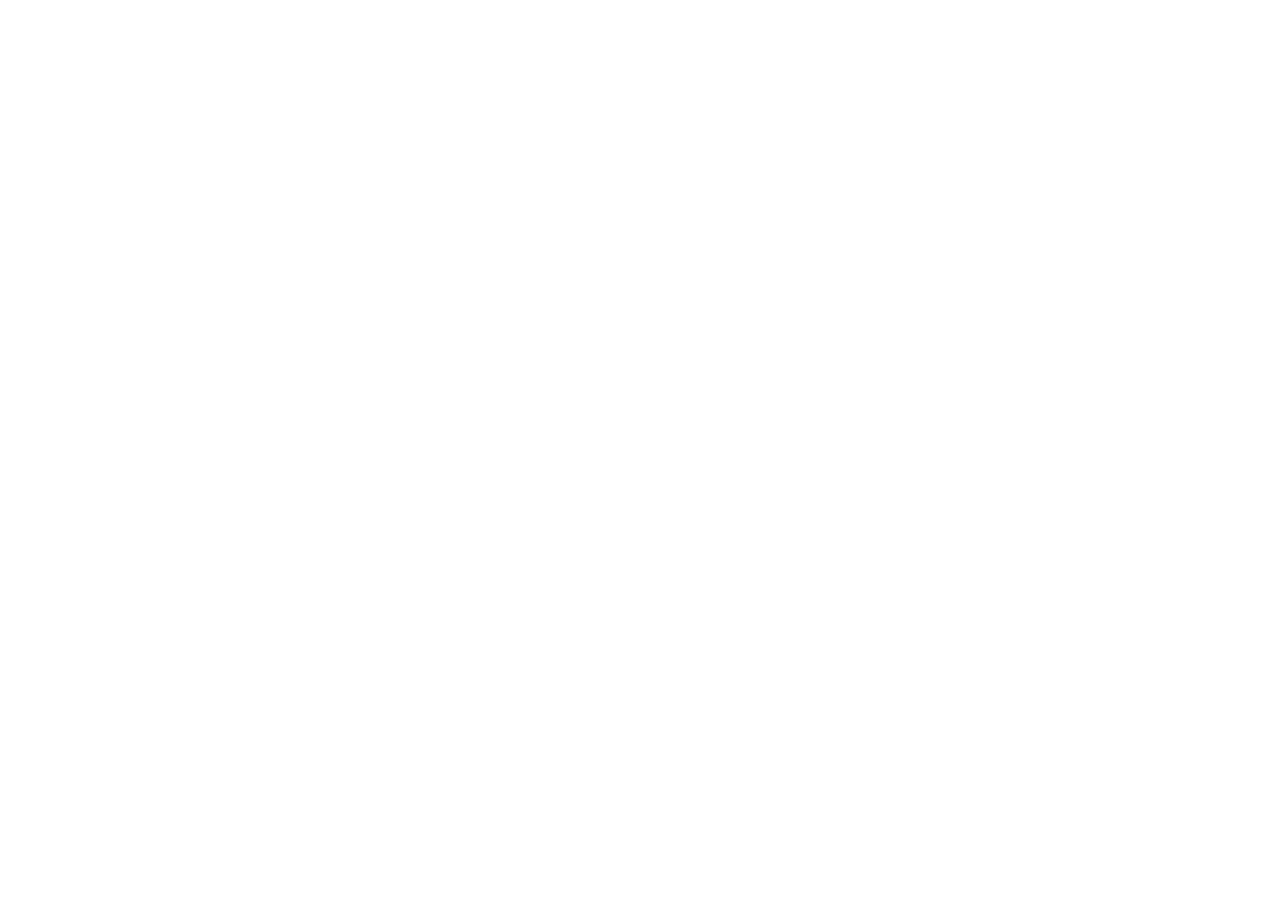
==== ng-widgets-demo/index.html @ 65c16198 "ng widgets" ====
<!doctype html>
<html lang="en">
<head>
  <meta charset="utf-8">
  <title>Angular Widgets Demo & Documentation - Mehmet Sert</title>
  <meta name="description" content="Angular Widgets includes a variety of components that you can easily use in your applications. Author: Mehmet Sert">
  <meta name="author" content="Mehmet Sert">
  <base href="/">
  <meta name="viewport" content="width=device-width, initial-scale=1">
  <link rel="icon" type="image/x-icon" href="favicon.ico">
  <link href="https://fonts.googleapis.com/css?family=Roboto:300,400,500,700&display=swap&subset=latin-ext" rel="stylesheet">
  <link href="https://fonts.googleapis.com/css?family=Roboto:300,400,500&display=swap" rel="stylesheet">
  <link href="https://fonts.googleapis.com/icon?family=Material+Icons" rel="stylesheet">
<link rel="stylesheet" href="styles.05ec0440e6ac8d300daa.css"></head>
<body>
  <app-root></app-root>
<script src="polyfills-es5.3aa54d3e5134f5b5b842.js" nomodule defer></script><script src="polyfills-es2015.fd917e7c3ed57f282ee5.js" type="module"></script><script src="runtime-es2015.24b02acc1f369d9b9f37.js" type="module"></script><script src="main-es2015.827f4c5529da4e2baffc.js" type="module"></script><script src="runtime-es5.24b02acc1f369d9b9f37.js" nomodule defer></script><script src="main-es5.827f4c5529da4e2baffc.js" nomodule defer></script></body>
</html>
---- ng-widgets-demo/styles.05ec0440e6ac8d300daa.css ----
.mat-badge-content{font-weight:600;font-size:12px;font-family:Roboto,"Helvetica Neue",sans-serif}.mat-badge-small .mat-badge-content{font-size:9px}.mat-badge-large .mat-badge-content{font-size:24px}.mat-h1,.mat-headline,.mat-typography h1{font:400 24px/32px Roboto,"Helvetica Neue",sans-serif;margin:0 0 16px}.mat-h2,.mat-title,.mat-typography h2{font:500 20px/32px Roboto,"Helvetica Neue",sans-serif;margin:0 0 16px}.mat-h3,.mat-subheading-2,.mat-typography h3{font:400 16px/28px Roboto,"Helvetica Neue",sans-serif;margin:0 0 16px}.mat-h4,.mat-subheading-1,.mat-typography h4{font:400 15px/24px Roboto,"Helvetica Neue",sans-serif;margin:0 0 16px}.mat-h5,.mat-typography h5{font:400 calc(14px * .83)/20px Roboto,"Helvetica Neue",sans-serif;margin:0 0 12px}.mat-h6,.mat-typography h6{font:400 calc(14px * .67)/20px Roboto,"Helvetica Neue",sans-serif;margin:0 0 12px}.mat-body-2,.mat-body-strong{font:500 14px/24px Roboto,"Helvetica Neue",sans-serif}.mat-body,.mat-body-1,.mat-typography{font:400 14px/20px Roboto,"Helvetica Neue",sans-serif}.mat-body p,.mat-body-1 p,.mat-typography p{margin:0 0 12px}.mat-caption,.mat-small{font:400 12px/20px Roboto,"Helvetica Neue",sans-serif}.mat-display-4,.mat-typography .mat-display-4{font:300 112px/112px Roboto,"Helvetica Neue",sans-serif;letter-spacing:-.05em;margin:0 0 56px}.mat-display-3,.mat-typography .mat-display-3{font:400 56px/56px Roboto,"Helvetica Neue",sans-serif;letter-spacing:-.02em;margin:0 0 64px}.mat-display-2,.mat-typography .mat-display-2{font:400 45px/48px Roboto,"Helvetica Neue",sans-serif;letter-spacing:-.005em;margin:0 0 64px}.mat-display-1,.mat-typography .mat-display-1{font:400 34px/40px Roboto,"Helvetica Neue",sans-serif;margin:0 0 64px}.mat-bottom-sheet-container{font:400 14px/20px Roboto,"Helvetica Neue",sans-serif}.mat-button,.mat-fab,.mat-flat-button,.mat-icon-button,.mat-mini-fab,.mat-raised-button,.mat-stroked-button{font-family:Roboto,"Helvetica Neue",sans-serif;font-size:14px;font-weight:500}.mat-button-toggle,.mat-card{font-family:Roboto,"Helvetica Neue",sans-serif}.mat-card-title{font-size:24px;font-weight:500}.mat-card-header .mat-card-title{font-size:20px}.mat-card-content,.mat-card-subtitle{font-size:14px}.mat-checkbox{font-family:Roboto,"Helvetica Neue",sans-serif}.mat-checkbox-layout .mat-checkbox-label{line-height:24px}.mat-chip{font-size:14px;font-weight:500}.mat-chip .mat-chip-remove.mat-icon,.mat-chip .mat-chip-trailing-icon.mat-icon{font-size:18px}.mat-table{font-family:Roboto,"Helvetica Neue",sans-serif}.mat-header-cell{font-size:12px;font-weight:500}.mat-cell,.mat-footer-cell{font-size:14px}.mat-calendar{font-family:Roboto,"Helvetica Neue",sans-serif}.mat-calendar-body{font-size:13px}.mat-calendar-body-label,.mat-calendar-period-button{font-size:14px;font-weight:500}.mat-calendar-table-header th{font-size:11px;font-weight:400}.mat-dialog-title{font:500 20px/32px Roboto,"Helvetica Neue",sans-serif}.mat-expansion-panel-header{font-family:Roboto,"Helvetica Neue",sans-serif;font-size:15px;font-weight:400}.mat-expansion-panel-content{font:400 14px/20px Roboto,"Helvetica Neue",sans-serif}.mat-form-field{font-size:inherit;font-weight:400;line-height:1.125;font-family:Roboto,"Helvetica Neue",sans-serif}.mat-form-field-wrapper{padding-bottom:1.34375em}.mat-form-field-prefix .mat-icon,.mat-form-field-suffix .mat-icon{font-size:150%;line-height:1.125}.mat-form-field-prefix .mat-icon-button,.mat-form-field-suffix .mat-icon-button{height:1.5em;width:1.5em}.mat-form-field-prefix .mat-icon-button .mat-icon,.mat-form-field-suffix .mat-icon-button .mat-icon{height:1.125em;line-height:1.125}.mat-form-field-infix{padding:.5em 0;border-top:.84375em solid transparent}.mat-form-field-can-float .mat-input-server:focus+.mat-form-field-label-wrapper .mat-form-field-label,.mat-form-field-can-float.mat-form-field-should-float .mat-form-field-label{transform:translateY(-1.34375em) scale(.75);width:133.33333%}.mat-form-field-can-float .mat-input-server[label]:not(:label-shown)+.mat-form-field-label-wrapper .mat-form-field-label{transform:translateY(-1.34374em) scale(.75);width:133.33334%}.mat-form-field-label-wrapper{top:-.84375em;padding-top:.84375em}.mat-form-field-label{top:1.34375em}.mat-form-field-underline{bottom:1.34375em}.mat-form-field-subscript-wrapper{font-size:75%;margin-top:.66667em;top:calc(100% - 1.79167em)}.mat-form-field-appearance-legacy .mat-form-field-wrapper{padding-bottom:1.25em}.mat-form-field-appearance-legacy .mat-form-field-infix{padding:.4375em 0}.mat-form-field-appearance-legacy.mat-form-field-can-float .mat-input-server:focus+.mat-form-field-label-wrapper .mat-form-field-label,.mat-form-field-appearance-legacy.mat-form-field-can-float.mat-form-field-should-float .mat-form-field-label{transform:translateY(-1.28125em) scale(.75) perspective(100px) translateZ(.001px);-ms-transform:translateY(-1.28125em) scale(.75);width:133.33333%}.mat-form-field-appearance-legacy.mat-form-field-can-float .mat-form-field-autofill-control:-webkit-autofill+.mat-form-field-label-wrapper .mat-form-field-label{transform:translateY(-1.28125em) scale(.75) perspective(100px) translateZ(.00101px);-ms-transform:translateY(-1.28124em) scale(.75);width:133.33334%}.mat-form-field-appearance-legacy.mat-form-field-can-float .mat-input-server[label]:not(:label-shown)+.mat-form-field-label-wrapper .mat-form-field-label{transform:translateY(-1.28125em) scale(.75) perspective(100px) translateZ(.00102px);-ms-transform:translateY(-1.28123em) scale(.75);width:133.33335%}.mat-form-field-appearance-legacy .mat-form-field-label{top:1.28125em}.mat-form-field-appearance-legacy .mat-form-field-subscript-wrapper{margin-top:.54167em;top:calc(100% - 1.66667em)}@media print{.mat-form-field-appearance-legacy.mat-form-field-can-float .mat-input-server:focus+.mat-form-field-label-wrapper .mat-form-field-label,.mat-form-field-appearance-legacy.mat-form-field-can-float.mat-form-field-should-float .mat-form-field-label{transform:translateY(-1.28122em) scale(.75)}.mat-form-field-appearance-legacy.mat-form-field-can-float .mat-form-field-autofill-control:-webkit-autofill+.mat-form-field-label-wrapper .mat-form-field-label{transform:translateY(-1.28121em) scale(.75)}.mat-form-field-appearance-legacy.mat-form-field-can-float .mat-input-server[label]:not(:label-shown)+.mat-form-field-label-wrapper .mat-form-field-label{transform:translateY(-1.2812em) scale(.75)}}.mat-form-field-appearance-fill .mat-form-field-infix{padding:.25em 0 .75em}.mat-form-field-appearance-fill .mat-form-field-label{top:1.09375em;margin-top:-.5em}.mat-form-field-appearance-fill.mat-form-field-can-float .mat-input-server:focus+.mat-form-field-label-wrapper .mat-form-field-label,.mat-form-field-appearance-fill.mat-form-field-can-float.mat-form-field-should-float .mat-form-field-label{transform:translateY(-.59375em) scale(.75);width:133.33333%}.mat-form-field-appearance-fill.mat-form-field-can-float .mat-input-server[label]:not(:label-shown)+.mat-form-field-label-wrapper .mat-form-field-label{transform:translateY(-.59374em) scale(.75);width:133.33334%}.mat-form-field-appearance-outline .mat-form-field-infix{padding:1em 0}.mat-form-field-appearance-outline .mat-form-field-label{top:1.84375em;margin-top:-.25em}.mat-form-field-appearance-outline.mat-form-field-can-float .mat-input-server:focus+.mat-form-field-label-wrapper .mat-form-field-label,.mat-form-field-appearance-outline.mat-form-field-can-float.mat-form-field-should-float .mat-form-field-label{transform:translateY(-1.59375em) scale(.75);width:133.33333%}.mat-form-field-appearance-outline.mat-form-field-can-float .mat-input-server[label]:not(:label-shown)+.mat-form-field-label-wrapper .mat-form-field-label{transform:translateY(-1.59374em) scale(.75);width:133.33334%}.mat-grid-tile-footer,.mat-grid-tile-header{font-size:14px}.mat-grid-tile-footer .mat-line,.mat-grid-tile-header .mat-line{white-space:nowrap;overflow:hidden;text-overflow:ellipsis;display:block;box-sizing:border-box}.mat-grid-tile-footer .mat-line:nth-child(n+2),.mat-grid-tile-header .mat-line:nth-child(n+2){font-size:12px}input.mat-input-element{margin-top:-.0625em}.mat-menu-item{font-family:Roboto,"Helvetica Neue",sans-serif;font-size:14px;font-weight:400}.mat-paginator,.mat-paginator-page-size .mat-select-trigger{font-family:Roboto,"Helvetica Neue",sans-serif;font-size:12px}.mat-radio-button,.mat-select{font-family:Roboto,"Helvetica Neue",sans-serif}.mat-select-trigger{height:1.125em}.mat-slide-toggle-content{font-family:Roboto,"Helvetica Neue",sans-serif}.mat-slider-thumb-label-text{font-family:Roboto,"Helvetica Neue",sans-serif;font-size:12px;font-weight:500}.mat-stepper-horizontal,.mat-stepper-vertical{font-family:Roboto,"Helvetica Neue",sans-serif}.mat-step-label{font-size:14px;font-weight:400}.mat-step-sub-label-error{font-weight:400}.mat-step-label-error{font-size:14px}.mat-step-label-selected{font-size:14px;font-weight:500}.mat-tab-group{font-family:Roboto,"Helvetica Neue",sans-serif}.mat-tab-label,.mat-tab-link{font-family:Roboto,"Helvetica Neue",sans-serif;font-size:14px;font-weight:500}.mat-toolbar,.mat-toolbar h1,.mat-toolbar h2,.mat-toolbar h3,.mat-toolbar h4,.mat-toolbar h5,.mat-toolbar h6{font:500 20px/32px Roboto,"Helvetica Neue",sans-serif;margin:0}.mat-tooltip{font-family:Roboto,"Helvetica Neue",sans-serif;font-size:10px;padding-top:6px;padding-bottom:6px}.mat-tooltip-handset{font-size:14px;padding-top:8px;padding-bottom:8px}.mat-list-item,.mat-list-option{font-family:Roboto,"Helvetica Neue",sans-serif}.mat-list-base .mat-list-item{font-size:16px}.mat-list-base .mat-list-item .mat-line{white-space:nowrap;overflow:hidden;text-overflow:ellipsis;display:block;box-sizing:border-box}.mat-list-base .mat-list-item .mat-line:nth-child(n+2){font-size:14px}.mat-list-base .mat-list-option{font-size:16px}.mat-list-base .mat-list-option .mat-line{white-space:nowrap;overflow:hidden;text-overflow:ellipsis;display:block;box-sizing:border-box}.mat-list-base .mat-list-option .mat-line:nth-child(n+2){font-size:14px}.mat-list-base[dense] .mat-list-item{font-size:12px}.mat-list-base[dense] .mat-list-item .mat-line{white-space:nowrap;overflow:hidden;text-overflow:ellipsis;display:block;box-sizing:border-box}.mat-list-base[dense] .mat-list-item .mat-line:nth-child(n+2),.mat-list-base[dense] .mat-list-option{font-size:12px}.mat-list-base[dense] .mat-list-option .mat-line{white-space:nowrap;overflow:hidden;text-overflow:ellipsis;display:block;box-sizing:border-box}.mat-list-base[dense] .mat-list-option .mat-line:nth-child(n+2){font-size:12px}.mat-list-base[dense] .mat-subheader{font-family:Roboto,"Helvetica Neue",sans-serif;font-size:12px;font-weight:500}.mat-option{font-family:Roboto,"Helvetica Neue",sans-serif;font-size:16px;color:rgba(0,0,0,.87)}.mat-optgroup-label{font:500 14px/24px Roboto,"Helvetica Neue",sans-serif;color:rgba(0,0,0,.54)}.mat-simple-snackbar{font-family:Roboto,"Helvetica Neue",sans-serif;font-size:14px}.mat-simple-snackbar-action{line-height:1;font-family:inherit;font-size:inherit;font-weight:500}.mat-ripple{overflow:hidden;position:relative}.mat-ripple.mat-ripple-unbounded{overflow:visible}.mat-ripple-element{position:absolute;border-radius:50%;pointer-events:none;transition:opacity,transform 0s cubic-bezier(0,0,.2,1);transform:scale(0)}@media (-ms-high-contrast:active){.mat-ripple-element{display:none}}.cdk-visually-hidden{border:0;clip:rect(0 0 0 0);height:1px;margin:-1px;overflow:hidden;padding:0;position:absolute;width:1px;outline:0;-webkit-appearance:none;-moz-appearance:none}.cdk-global-overlay-wrapper,.cdk-overlay-container{pointer-events:none;top:0;left:0;height:100%;width:100%}.cdk-overlay-container{position:fixed;z-index:1000}.cdk-overlay-container:empty{display:none}.cdk-global-overlay-wrapper{display:flex;position:absolute;z-index:1000}.cdk-overlay-pane{position:absolute;pointer-events:auto;box-sizing:border-box;z-index:1000;display:flex;max-width:100%;max-height:100%}.cdk-overlay-backdrop{position:absolute;top:0;bottom:0;left:0;right:0;z-index:1000;pointer-events:auto;-webkit-tap-highlight-color:transparent;transition:opacity .4s cubic-bezier(.25,.8,.25,1);opacity:0}.cdk-overlay-backdrop.cdk-overlay-backdrop-showing{opacity:1}@media screen and (-ms-high-contrast:active){.cdk-overlay-backdrop.cdk-overlay-backdrop-showing{opacity:.6}}.cdk-overlay-dark-backdrop{background:rgba(0,0,0,.32)}.cdk-overlay-transparent-backdrop,.cdk-overlay-transparent-backdrop.cdk-overlay-backdrop-showing{opacity:0}.cdk-overlay-connected-position-bounding-box{position:absolute;z-index:1000;display:flex;flex-direction:column;min-width:1px;min-height:1px}.cdk-global-scrollblock{position:fixed;width:100%;overflow-y:scroll}@-webkit-keyframes cdk-text-field-autofill-start{/*!*/}@keyframes cdk-text-field-autofill-start{/*!*/}@-webkit-keyframes cdk-text-field-autofill-end{/*!*/}@keyframes cdk-text-field-autofill-end{/*!*/}.cdk-text-field-autofill-monitored:-webkit-autofill{-webkit-animation-name:cdk-text-field-autofill-start;animation-name:cdk-text-field-autofill-start}.cdk-text-field-autofill-monitored:not(:-webkit-autofill){-webkit-animation-name:cdk-text-field-autofill-end;animation-name:cdk-text-field-autofill-end}textarea.cdk-textarea-autosize{resize:none}textarea.cdk-textarea-autosize-measuring{height:auto!important;overflow:hidden!important;padding:2px 0!important;box-sizing:content-box!important}.mat-ripple-element{background-color:rgba(0,0,0,.1)}.mat-option.mat-selected:not(.mat-option-multiple):not(.mat-option-disabled),.mat-option:focus:not(.mat-option-disabled),.mat-option:hover:not(.mat-option-disabled){background:rgba(0,0,0,.04)}.mat-option.mat-active{background:rgba(0,0,0,.04);color:rgba(0,0,0,.87)}.mat-option.mat-option-disabled{color:rgba(0,0,0,.38)}.mat-primary .mat-option.mat-selected:not(.mat-option-disabled){color:#3f51b5}.mat-accent .mat-option.mat-selected:not(.mat-option-disabled){color:#ff4081}.mat-warn .mat-option.mat-selected:not(.mat-option-disabled){color:#f44336}.mat-optgroup-disabled .mat-optgroup-label{color:rgba(0,0,0,.38)}.mat-pseudo-checkbox{color:rgba(0,0,0,.54)}.mat-pseudo-checkbox::after{color:#fafafa}.mat-pseudo-checkbox-disabled{color:#b0b0b0}.mat-accent .mat-pseudo-checkbox-checked,.mat-accent .mat-pseudo-checkbox-indeterminate,.mat-pseudo-checkbox-checked,.mat-pseudo-checkbox-indeterminate{background:#ff4081}.mat-primary .mat-pseudo-checkbox-checked,.mat-primary .mat-pseudo-checkbox-indeterminate{background:#3f51b5}.mat-warn .mat-pseudo-checkbox-checked,.mat-warn .mat-pseudo-checkbox-indeterminate{background:#f44336}.mat-pseudo-checkbox-checked.mat-pseudo-checkbox-disabled,.mat-pseudo-checkbox-indeterminate.mat-pseudo-checkbox-disabled{background:#b0b0b0}.mat-elevation-z0{box-shadow:0 0 0 0 rgba(0,0,0,.2),0 0 0 0 rgba(0,0,0,.14),0 0 0 0 rgba(0,0,0,.12)}.mat-elevation-z1{box-shadow:0 2px 1px -1px rgba(0,0,0,.2),0 1px 1px 0 rgba(0,0,0,.14),0 1px 3px 0 rgba(0,0,0,.12)}.mat-elevation-z2{box-shadow:0 3px 1px -2px rgba(0,0,0,.2),0 2px 2px 0 rgba(0,0,0,.14),0 1px 5px 0 rgba(0,0,0,.12)}.mat-elevation-z3{box-shadow:0 3px 3px -2px rgba(0,0,0,.2),0 3px 4px 0 rgba(0,0,0,.14),0 1px 8px 0 rgba(0,0,0,.12)}.mat-elevation-z4{box-shadow:0 2px 4px -1px rgba(0,0,0,.2),0 4px 5px 0 rgba(0,0,0,.14),0 1px 10px 0 rgba(0,0,0,.12)}.mat-elevation-z5{box-shadow:0 3px 5px -1px rgba(0,0,0,.2),0 5px 8px 0 rgba(0,0,0,.14),0 1px 14px 0 rgba(0,0,0,.12)}.mat-elevation-z6{box-shadow:0 3px 5px -1px rgba(0,0,0,.2),0 6px 10px 0 rgba(0,0,0,.14),0 1px 18px 0 rgba(0,0,0,.12)}.mat-elevation-z7{box-shadow:0 4px 5px -2px rgba(0,0,0,.2),0 7px 10px 1px rgba(0,0,0,.14),0 2px 16px 1px rgba(0,0,0,.12)}.mat-elevation-z8{box-shadow:0 5px 5px -3px rgba(0,0,0,.2),0 8px 10px 1px rgba(0,0,0,.14),0 3px 14px 2px rgba(0,0,0,.12)}.mat-elevation-z9{box-shadow:0 5px 6px -3px rgba(0,0,0,.2),0 9px 12px 1px rgba(0,0,0,.14),0 3px 16px 2px rgba(0,0,0,.12)}.mat-elevation-z10{box-shadow:0 6px 6px -3px rgba(0,0,0,.2),0 10px 14px 1px rgba(0,0,0,.14),0 4px 18px 3px rgba(0,0,0,.12)}.mat-elevation-z11{box-shadow:0 6px 7px -4px rgba(0,0,0,.2),0 11px 15px 1px rgba(0,0,0,.14),0 4px 20px 3px rgba(0,0,0,.12)}.mat-elevation-z12{box-shadow:0 7px 8px -4px rgba(0,0,0,.2),0 12px 17px 2px rgba(0,0,0,.14),0 5px 22px 4px rgba(0,0,0,.12)}.mat-elevation-z13{box-shadow:0 7px 8px -4px rgba(0,0,0,.2),0 13px 19px 2px rgba(0,0,0,.14),0 5px 24px 4px rgba(0,0,0,.12)}.mat-elevation-z14{box-shadow:0 7px 9px -4px rgba(0,0,0,.2),0 14px 21px 2px rgba(0,0,0,.14),0 5px 26px 4px rgba(0,0,0,.12)}.mat-elevation-z15{box-shadow:0 8px 9px -5px rgba(0,0,0,.2),0 15px 22px 2px rgba(0,0,0,.14),0 6px 28px 5px rgba(0,0,0,.12)}.mat-elevation-z16{box-shadow:0 8px 10px -5px rgba(0,0,0,.2),0 16px 24px 2px rgba(0,0,0,.14),0 6px 30px 5px rgba(0,0,0,.12)}.mat-elevation-z17{box-shadow:0 8px 11px -5px rgba(0,0,0,.2),0 17px 26px 2px rgba(0,0,0,.14),0 6px 32px 5px rgba(0,0,0,.12)}.mat-elevation-z18{box-shadow:0 9px 11px -5px rgba(0,0,0,.2),0 18px 28px 2px rgba(0,0,0,.14),0 7px 34px 6px rgba(0,0,0,.12)}.mat-elevation-z19{box-shadow:0 9px 12px -6px rgba(0,0,0,.2),0 19px 29px 2px rgba(0,0,0,.14),0 7px 36px 6px rgba(0,0,0,.12)}.mat-elevation-z20{box-shadow:0 10px 13px -6px rgba(0,0,0,.2),0 20px 31px 3px rgba(0,0,0,.14),0 8px 38px 7px rgba(0,0,0,.12)}.mat-elevation-z21{box-shadow:0 10px 13px -6px rgba(0,0,0,.2),0 21px 33px 3px rgba(0,0,0,.14),0 8px 40px 7px rgba(0,0,0,.12)}.mat-elevation-z22{box-shadow:0 10px 14px -6px rgba(0,0,0,.2),0 22px 35px 3px rgba(0,0,0,.14),0 8px 42px 7px rgba(0,0,0,.12)}.mat-elevation-z23{box-shadow:0 11px 14px -7px rgba(0,0,0,.2),0 23px 36px 3px rgba(0,0,0,.14),0 9px 44px 8px rgba(0,0,0,.12)}.mat-elevation-z24{box-shadow:0 11px 15px -7px rgba(0,0,0,.2),0 24px 38px 3px rgba(0,0,0,.14),0 9px 46px 8px rgba(0,0,0,.12)}.mat-app-background{background-color:#fafafa;color:rgba(0,0,0,.87)}.mat-theme-loaded-marker{display:none}.mat-autocomplete-panel{background:#fff;color:rgba(0,0,0,.87)}.mat-autocomplete-panel:not([class*=mat-elevation-z]){box-shadow:0 2px 4px -1px rgba(0,0,0,.2),0 4px 5px 0 rgba(0,0,0,.14),0 1px 10px 0 rgba(0,0,0,.12)}.mat-autocomplete-panel .mat-option.mat-selected:not(.mat-active):not(:hover){background:#fff}.mat-autocomplete-panel .mat-option.mat-selected:not(.mat-active):not(:hover):not(.mat-option-disabled){color:rgba(0,0,0,.87)}@media (-ms-high-contrast:active){.mat-badge-content{outline:solid 1px;border-radius:0}.mat-checkbox-disabled{opacity:.5}}.mat-badge-accent .mat-badge-content{background:#ff4081;color:#fff}.mat-badge-warn .mat-badge-content{color:#fff;background:#f44336}.mat-badge{position:relative}.mat-badge-hidden .mat-badge-content{display:none}.mat-badge-disabled .mat-badge-content{background:#b9b9b9;color:rgba(0,0,0,.38)}.mat-badge-content{color:#fff;background:#3f51b5;position:absolute;text-align:center;display:inline-block;border-radius:50%;transition:transform .2s ease-in-out;transform:scale(.6);overflow:hidden;white-space:nowrap;text-overflow:ellipsis;pointer-events:none}.mat-badge-content._mat-animation-noopable,.ng-animate-disabled .mat-badge-content{transition:none}.mat-badge-content.mat-badge-active{transform:none}.mat-badge-small .mat-badge-content{width:16px;height:16px;line-height:16px}.mat-badge-small.mat-badge-above .mat-badge-content{top:-8px}.mat-badge-small.mat-badge-below .mat-badge-content{bottom:-8px}.mat-badge-small.mat-badge-before .mat-badge-content{left:-16px}[dir=rtl] .mat-badge-small.mat-badge-before .mat-badge-content{left:auto;right:-16px}.mat-badge-small.mat-badge-after .mat-badge-content{right:-16px}[dir=rtl] .mat-badge-small.mat-badge-after .mat-badge-content{right:auto;left:-16px}.mat-badge-small.mat-badge-overlap.mat-badge-before .mat-badge-content{left:-8px}[dir=rtl] .mat-badge-small.mat-badge-overlap.mat-badge-before .mat-badge-content{left:auto;right:-8px}.mat-badge-small.mat-badge-overlap.mat-badge-after .mat-badge-content{right:-8px}[dir=rtl] .mat-badge-small.mat-badge-overlap.mat-badge-after .mat-badge-content{right:auto;left:-8px}.mat-badge-medium .mat-badge-content{width:22px;height:22px;line-height:22px}.mat-badge-medium.mat-badge-above .mat-badge-content{top:-11px}.mat-badge-medium.mat-badge-below .mat-badge-content{bottom:-11px}.mat-badge-medium.mat-badge-before .mat-badge-content{left:-22px}[dir=rtl] .mat-badge-medium.mat-badge-before .mat-badge-content{left:auto;right:-22px}.mat-badge-medium.mat-badge-after .mat-badge-content{right:-22px}[dir=rtl] .mat-badge-medium.mat-badge-after .mat-badge-content{right:auto;left:-22px}.mat-badge-medium.mat-badge-overlap.mat-badge-before .mat-badge-content{left:-11px}[dir=rtl] .mat-badge-medium.mat-badge-overlap.mat-badge-before .mat-badge-content{left:auto;right:-11px}.mat-badge-medium.mat-badge-overlap.mat-badge-after .mat-badge-content{right:-11px}[dir=rtl] .mat-badge-medium.mat-badge-overlap.mat-badge-after .mat-badge-content{right:auto;left:-11px}.mat-badge-large .mat-badge-content{width:28px;height:28px;line-height:28px}.mat-badge-large.mat-badge-above .mat-badge-content{top:-14px}.mat-badge-large.mat-badge-below .mat-badge-content{bottom:-14px}.mat-badge-large.mat-badge-before .mat-badge-content{left:-28px}[dir=rtl] .mat-badge-large.mat-badge-before .mat-badge-content{left:auto;right:-28px}.mat-badge-large.mat-badge-after .mat-badge-content{right:-28px}[dir=rtl] .mat-badge-large.mat-badge-after .mat-badge-content{right:auto;left:-28px}.mat-badge-large.mat-badge-overlap.mat-badge-before .mat-badge-content{left:-14px}[dir=rtl] .mat-badge-large.mat-badge-overlap.mat-badge-before .mat-badge-content{left:auto;right:-14px}.mat-badge-large.mat-badge-overlap.mat-badge-after .mat-badge-content{right:-14px}[dir=rtl] .mat-badge-large.mat-badge-overlap.mat-badge-after .mat-badge-content{right:auto;left:-14px}.mat-bottom-sheet-container{box-shadow:0 8px 10px -5px rgba(0,0,0,.2),0 16px 24px 2px rgba(0,0,0,.14),0 6px 30px 5px rgba(0,0,0,.12);background:#fff;color:rgba(0,0,0,.87)}.mat-button,.mat-icon-button,.mat-stroked-button{color:inherit;background:0 0}.mat-button.mat-primary,.mat-icon-button.mat-primary,.mat-stroked-button.mat-primary{color:#3f51b5}.mat-button.mat-accent,.mat-icon-button.mat-accent,.mat-stroked-button.mat-accent{color:#ff4081}.mat-button.mat-warn,.mat-icon-button.mat-warn,.mat-stroked-button.mat-warn{color:#f44336}.mat-button.mat-accent[disabled],.mat-button.mat-primary[disabled],.mat-button.mat-warn[disabled],.mat-button[disabled][disabled],.mat-icon-button.mat-accent[disabled],.mat-icon-button.mat-primary[disabled],.mat-icon-button.mat-warn[disabled],.mat-icon-button[disabled][disabled],.mat-stroked-button.mat-accent[disabled],.mat-stroked-button.mat-primary[disabled],.mat-stroked-button.mat-warn[disabled],.mat-stroked-button[disabled][disabled]{color:rgba(0,0,0,.26)}.mat-button.mat-primary .mat-button-focus-overlay,.mat-icon-button.mat-primary .mat-button-focus-overlay,.mat-stroked-button.mat-primary .mat-button-focus-overlay{background-color:#3f51b5}.mat-button.mat-accent .mat-button-focus-overlay,.mat-icon-button.mat-accent .mat-button-focus-overlay,.mat-stroked-button.mat-accent .mat-button-focus-overlay{background-color:#ff4081}.mat-button.mat-warn .mat-button-focus-overlay,.mat-icon-button.mat-warn .mat-button-focus-overlay,.mat-stroked-button.mat-warn .mat-button-focus-overlay{background-color:#f44336}.mat-button[disabled] .mat-button-focus-overlay,.mat-icon-button[disabled] .mat-button-focus-overlay,.mat-stroked-button[disabled] .mat-button-focus-overlay{background-color:transparent}.mat-button .mat-ripple-element,.mat-icon-button .mat-ripple-element,.mat-stroked-button .mat-ripple-element{opacity:.1;background-color:currentColor}.mat-button-focus-overlay{background:#000}.mat-stroked-button:not([disabled]){border-color:rgba(0,0,0,.12)}.mat-fab,.mat-flat-button,.mat-mini-fab,.mat-raised-button{color:rgba(0,0,0,.87);background-color:#fff}.mat-fab.mat-accent,.mat-fab.mat-primary,.mat-fab.mat-warn,.mat-flat-button.mat-accent,.mat-flat-button.mat-primary,.mat-flat-button.mat-warn,.mat-mini-fab.mat-accent,.mat-mini-fab.mat-primary,.mat-mini-fab.mat-warn,.mat-raised-button.mat-accent,.mat-raised-button.mat-primary,.mat-raised-button.mat-warn{color:#fff}.mat-fab.mat-accent[disabled],.mat-fab.mat-primary[disabled],.mat-fab.mat-warn[disabled],.mat-fab[disabled][disabled],.mat-flat-button.mat-accent[disabled],.mat-flat-button.mat-primary[disabled],.mat-flat-button.mat-warn[disabled],.mat-flat-button[disabled][disabled],.mat-mini-fab.mat-accent[disabled],.mat-mini-fab.mat-primary[disabled],.mat-mini-fab.mat-warn[disabled],.mat-mini-fab[disabled][disabled],.mat-raised-button.mat-accent[disabled],.mat-raised-button.mat-primary[disabled],.mat-raised-button.mat-warn[disabled],.mat-raised-button[disabled][disabled]{color:rgba(0,0,0,.26);background-color:rgba(0,0,0,.12)}.mat-fab.mat-primary,.mat-flat-button.mat-primary,.mat-mini-fab.mat-primary,.mat-raised-button.mat-primary{background-color:#3f51b5}.mat-fab.mat-accent,.mat-flat-button.mat-accent,.mat-mini-fab.mat-accent,.mat-raised-button.mat-accent{background-color:#ff4081}.mat-fab.mat-warn,.mat-flat-button.mat-warn,.mat-mini-fab.mat-warn,.mat-raised-button.mat-warn{background-color:#f44336}.mat-fab.mat-accent .mat-ripple-element,.mat-fab.mat-primary .mat-ripple-element,.mat-fab.mat-warn .mat-ripple-element,.mat-flat-button.mat-accent .mat-ripple-element,.mat-flat-button.mat-primary .mat-ripple-element,.mat-flat-button.mat-warn .mat-ripple-element,.mat-mini-fab.mat-accent .mat-ripple-element,.mat-mini-fab.mat-primary .mat-ripple-element,.mat-mini-fab.mat-warn .mat-ripple-element,.mat-raised-button.mat-accent .mat-ripple-element,.mat-raised-button.mat-primary .mat-ripple-element,.mat-raised-button.mat-warn .mat-ripple-element{background-color:rgba(255,255,255,.1)}.mat-flat-button:not([class*=mat-elevation-z]),.mat-stroked-button:not([class*=mat-elevation-z]){box-shadow:0 0 0 0 rgba(0,0,0,.2),0 0 0 0 rgba(0,0,0,.14),0 0 0 0 rgba(0,0,0,.12)}.mat-raised-button:not([class*=mat-elevation-z]){box-shadow:0 3px 1px -2px rgba(0,0,0,.2),0 2px 2px 0 rgba(0,0,0,.14),0 1px 5px 0 rgba(0,0,0,.12)}.mat-raised-button:not([disabled]):active:not([class*=mat-elevation-z]){box-shadow:0 5px 5px -3px rgba(0,0,0,.2),0 8px 10px 1px rgba(0,0,0,.14),0 3px 14px 2px rgba(0,0,0,.12)}.mat-raised-button[disabled]:not([class*=mat-elevation-z]){box-shadow:0 0 0 0 rgba(0,0,0,.2),0 0 0 0 rgba(0,0,0,.14),0 0 0 0 rgba(0,0,0,.12)}.mat-fab:not([class*=mat-elevation-z]),.mat-mini-fab:not([class*=mat-elevation-z]){box-shadow:0 3px 5px -1px rgba(0,0,0,.2),0 6px 10px 0 rgba(0,0,0,.14),0 1px 18px 0 rgba(0,0,0,.12)}.mat-fab:not([disabled]):active:not([class*=mat-elevation-z]),.mat-mini-fab:not([disabled]):active:not([class*=mat-elevation-z]){box-shadow:0 7px 8px -4px rgba(0,0,0,.2),0 12px 17px 2px rgba(0,0,0,.14),0 5px 22px 4px rgba(0,0,0,.12)}.mat-fab[disabled]:not([class*=mat-elevation-z]),.mat-mini-fab[disabled]:not([class*=mat-elevation-z]){box-shadow:0 0 0 0 rgba(0,0,0,.2),0 0 0 0 rgba(0,0,0,.14),0 0 0 0 rgba(0,0,0,.12)}.mat-button-toggle-group,.mat-button-toggle-standalone{box-shadow:0 3px 1px -2px rgba(0,0,0,.2),0 2px 2px 0 rgba(0,0,0,.14),0 1px 5px 0 rgba(0,0,0,.12)}.mat-button-toggle-group-appearance-standard,.mat-button-toggle-standalone.mat-button-toggle-appearance-standard{box-shadow:none;border:1px solid rgba(0,0,0,.12)}.mat-button-toggle{color:rgba(0,0,0,.38)}.mat-button-toggle .mat-button-toggle-focus-overlay{background-color:rgba(0,0,0,.12)}.mat-button-toggle-appearance-standard{color:rgba(0,0,0,.87);background:#fff}.mat-button-toggle-appearance-standard .mat-button-toggle-focus-overlay{background-color:#000}.mat-button-toggle-group-appearance-standard .mat-button-toggle+.mat-button-toggle{border-left:1px solid rgba(0,0,0,.12)}[dir=rtl] .mat-button-toggle-group-appearance-standard .mat-button-toggle+.mat-button-toggle{border-left:none;border-right:1px solid rgba(0,0,0,.12)}.mat-button-toggle-group-appearance-standard.mat-button-toggle-vertical .mat-button-toggle+.mat-button-toggle{border-left:none;border-right:none;border-top:1px solid rgba(0,0,0,.12)}.mat-button-toggle-checked{background-color:#e0e0e0;color:rgba(0,0,0,.54)}.mat-button-toggle-checked.mat-button-toggle-appearance-standard{color:rgba(0,0,0,.87)}.mat-button-toggle-disabled{color:rgba(0,0,0,.26);background-color:#eee}.mat-button-toggle-disabled.mat-button-toggle-appearance-standard{background:#fff}.mat-button-toggle-disabled.mat-button-toggle-checked{background-color:#bdbdbd}.mat-card{background:#fff;color:rgba(0,0,0,.87)}.mat-card:not([class*=mat-elevation-z]){box-shadow:0 2px 1px -1px rgba(0,0,0,.2),0 1px 1px 0 rgba(0,0,0,.14),0 1px 3px 0 rgba(0,0,0,.12)}.mat-card.mat-card-flat:not([class*=mat-elevation-z]){box-shadow:0 0 0 0 rgba(0,0,0,.2),0 0 0 0 rgba(0,0,0,.14),0 0 0 0 rgba(0,0,0,.12)}.mat-card-subtitle{color:rgba(0,0,0,.54)}.mat-checkbox-frame{border-color:rgba(0,0,0,.54)}.mat-checkbox-checkmark{fill:#fafafa}.mat-checkbox-checkmark-path{stroke:#fafafa!important}@media (-ms-high-contrast:black-on-white){.mat-checkbox-checkmark-path{stroke:#000!important}}.mat-checkbox-mixedmark{background-color:#fafafa}.mat-checkbox-checked.mat-primary .mat-checkbox-background,.mat-checkbox-indeterminate.mat-primary .mat-checkbox-background{background-color:#3f51b5}.mat-checkbox-checked.mat-accent .mat-checkbox-background,.mat-checkbox-indeterminate.mat-accent .mat-checkbox-background{background-color:#ff4081}.mat-checkbox-checked.mat-warn .mat-checkbox-background,.mat-checkbox-indeterminate.mat-warn .mat-checkbox-background{background-color:#f44336}.mat-checkbox-disabled.mat-checkbox-checked .mat-checkbox-background,.mat-checkbox-disabled.mat-checkbox-indeterminate .mat-checkbox-background{background-color:#b0b0b0}.mat-checkbox-disabled:not(.mat-checkbox-checked) .mat-checkbox-frame{border-color:#b0b0b0}.mat-checkbox-disabled .mat-checkbox-label{color:rgba(0,0,0,.54)}@media (-ms-high-contrast:active){.mat-checkbox-background{background:0 0}}.mat-checkbox .mat-ripple-element{background-color:#000}.mat-checkbox-checked:not(.mat-checkbox-disabled).mat-primary .mat-ripple-element,.mat-checkbox:active:not(.mat-checkbox-disabled).mat-primary .mat-ripple-element{background:#3f51b5}.mat-checkbox-checked:not(.mat-checkbox-disabled).mat-accent .mat-ripple-element,.mat-checkbox:active:not(.mat-checkbox-disabled).mat-accent .mat-ripple-element{background:#ff4081}.mat-checkbox-checked:not(.mat-checkbox-disabled).mat-warn .mat-ripple-element,.mat-checkbox:active:not(.mat-checkbox-disabled).mat-warn .mat-ripple-element{background:#f44336}.mat-chip.mat-standard-chip{background-color:#e0e0e0;color:rgba(0,0,0,.87)}.mat-chip.mat-standard-chip .mat-chip-remove{color:rgba(0,0,0,.87);opacity:.4}.mat-chip.mat-standard-chip:not(.mat-chip-disabled):active{box-shadow:0 3px 3px -2px rgba(0,0,0,.2),0 3px 4px 0 rgba(0,0,0,.14),0 1px 8px 0 rgba(0,0,0,.12)}.mat-chip.mat-standard-chip:not(.mat-chip-disabled) .mat-chip-remove:hover{opacity:.54}.mat-chip.mat-standard-chip.mat-chip-disabled{opacity:.4}.mat-chip.mat-standard-chip::after{background:#000}.mat-chip.mat-standard-chip.mat-chip-selected.mat-primary{background-color:#3f51b5;color:#fff}.mat-chip.mat-standard-chip.mat-chip-selected.mat-primary .mat-chip-remove{color:#fff;opacity:.4}.mat-chip.mat-standard-chip.mat-chip-selected.mat-primary .mat-ripple-element{background:rgba(255,255,255,.1)}.mat-chip.mat-standard-chip.mat-chip-selected.mat-warn{background-color:#f44336;color:#fff}.mat-chip.mat-standard-chip.mat-chip-selected.mat-warn .mat-chip-remove{color:#fff;opacity:.4}.mat-chip.mat-standard-chip.mat-chip-selected.mat-warn .mat-ripple-element{background:rgba(255,255,255,.1)}.mat-chip.mat-standard-chip.mat-chip-selected.mat-accent{background-color:#ff4081;color:#fff}.mat-chip.mat-standard-chip.mat-chip-selected.mat-accent .mat-chip-remove{color:#fff;opacity:.4}.mat-chip.mat-standard-chip.mat-chip-selected.mat-accent .mat-ripple-element{background:rgba(255,255,255,.1)}.mat-table{background:#fff}.mat-table tbody,.mat-table tfoot,.mat-table thead,.mat-table-sticky,[mat-footer-row],[mat-header-row],[mat-row],mat-footer-row,mat-header-row,mat-row{background:inherit}mat-footer-row,mat-header-row,mat-row,td.mat-cell,td.mat-footer-cell,th.mat-header-cell{border-bottom-color:rgba(0,0,0,.12)}.mat-header-cell{color:rgba(0,0,0,.54)}.mat-cell,.mat-footer-cell{color:rgba(0,0,0,.87)}.mat-calendar-arrow{border-top-color:rgba(0,0,0,.54)}.mat-datepicker-content .mat-calendar-next-button,.mat-datepicker-content .mat-calendar-previous-button,.mat-datepicker-toggle{color:rgba(0,0,0,.54)}.mat-calendar-table-header{color:rgba(0,0,0,.38)}.mat-calendar-table-header-divider::after{background:rgba(0,0,0,.12)}.mat-calendar-body-label{color:rgba(0,0,0,.54)}.mat-calendar-body-cell-content{color:rgba(0,0,0,.87);border-color:transparent}.mat-calendar-body-disabled>.mat-calendar-body-cell-content:not(.mat-calendar-body-selected){color:rgba(0,0,0,.38)}.cdk-keyboard-focused .mat-calendar-body-active>.mat-calendar-body-cell-content:not(.mat-calendar-body-selected),.cdk-program-focused .mat-calendar-body-active>.mat-calendar-body-cell-content:not(.mat-calendar-body-selected),.mat-calendar-body-cell:not(.mat-calendar-body-disabled):hover>.mat-calendar-body-cell-content:not(.mat-calendar-body-selected){background-color:rgba(0,0,0,.04)}.mat-calendar-body-today:not(.mat-calendar-body-selected){border-color:rgba(0,0,0,.38)}.mat-calendar-body-disabled>.mat-calendar-body-today:not(.mat-calendar-body-selected){border-color:rgba(0,0,0,.18)}.mat-calendar-body-selected{background-color:#3f51b5;color:#fff}.mat-calendar-body-disabled>.mat-calendar-body-selected{background-color:rgba(63,81,181,.4)}.mat-calendar-body-today.mat-calendar-body-selected{box-shadow:inset 0 0 0 1px #fff}.mat-datepicker-content{box-shadow:0 2px 4px -1px rgba(0,0,0,.2),0 4px 5px 0 rgba(0,0,0,.14),0 1px 10px 0 rgba(0,0,0,.12);background-color:#fff;color:rgba(0,0,0,.87)}.mat-datepicker-content.mat-accent .mat-calendar-body-selected{background-color:#ff4081;color:#fff}.mat-datepicker-content.mat-accent .mat-calendar-body-disabled>.mat-calendar-body-selected{background-color:rgba(255,64,129,.4)}.mat-datepicker-content.mat-accent .mat-calendar-body-today.mat-calendar-body-selected{box-shadow:inset 0 0 0 1px #fff}.mat-datepicker-content.mat-warn .mat-calendar-body-selected{background-color:#f44336;color:#fff}.mat-datepicker-content.mat-warn .mat-calendar-body-disabled>.mat-calendar-body-selected{background-color:rgba(244,67,54,.4)}.mat-datepicker-content.mat-warn .mat-calendar-body-today.mat-calendar-body-selected{box-shadow:inset 0 0 0 1px #fff}.mat-datepicker-content-touch{box-shadow:0 0 0 0 rgba(0,0,0,.2),0 0 0 0 rgba(0,0,0,.14),0 0 0 0 rgba(0,0,0,.12)}.mat-datepicker-toggle-active{color:#3f51b5}.mat-datepicker-toggle-active.mat-accent{color:#ff4081}.mat-datepicker-toggle-active.mat-warn{color:#f44336}.mat-dialog-container{box-shadow:0 11px 15px -7px rgba(0,0,0,.2),0 24px 38px 3px rgba(0,0,0,.14),0 9px 46px 8px rgba(0,0,0,.12);background:#fff;color:rgba(0,0,0,.87)}.mat-divider{border-top-color:rgba(0,0,0,.12)}.mat-divider-vertical{border-right-color:rgba(0,0,0,.12)}.mat-expansion-panel{background:#fff;color:rgba(0,0,0,.87)}.mat-expansion-panel:not([class*=mat-elevation-z]){box-shadow:0 3px 1px -2px rgba(0,0,0,.2),0 2px 2px 0 rgba(0,0,0,.14),0 1px 5px 0 rgba(0,0,0,.12)}.mat-action-row{border-top-color:rgba(0,0,0,.12)}.mat-expansion-panel:not(.mat-expanded) .mat-expansion-panel-header:not([aria-disabled=true]).cdk-keyboard-focused,.mat-expansion-panel:not(.mat-expanded) .mat-expansion-panel-header:not([aria-disabled=true]).cdk-program-focused,.mat-expansion-panel:not(.mat-expanded) .mat-expansion-panel-header:not([aria-disabled=true]):hover{background:rgba(0,0,0,.04)}@media (hover:none){.mat-expansion-panel:not(.mat-expanded):not([aria-disabled=true]) .mat-expansion-panel-header:hover{background:#fff}}.mat-expansion-panel-header-title{color:rgba(0,0,0,.87)}.mat-expansion-indicator::after,.mat-expansion-panel-header-description{color:rgba(0,0,0,.54)}.mat-expansion-panel-header[aria-disabled=true]{color:rgba(0,0,0,.26)}.mat-expansion-panel-header[aria-disabled=true] .mat-expansion-panel-header-description,.mat-expansion-panel-header[aria-disabled=true] .mat-expansion-panel-header-title{color:inherit}.mat-form-field-label,.mat-hint{color:rgba(0,0,0,.6)}.mat-form-field.mat-focused .mat-form-field-label{color:#3f51b5}.mat-form-field.mat-focused .mat-form-field-label.mat-accent{color:#ff4081}.mat-form-field.mat-focused .mat-form-field-label.mat-warn{color:#f44336}.mat-focused .mat-form-field-required-marker{color:#ff4081}.mat-form-field-ripple{background-color:rgba(0,0,0,.87)}.mat-form-field.mat-focused .mat-form-field-ripple{background-color:#3f51b5}.mat-form-field.mat-focused .mat-form-field-ripple.mat-accent{background-color:#ff4081}.mat-form-field.mat-focused .mat-form-field-ripple.mat-warn{background-color:#f44336}.mat-form-field-type-mat-native-select.mat-focused:not(.mat-form-field-invalid) .mat-form-field-infix::after{color:#3f51b5}.mat-form-field-type-mat-native-select.mat-focused:not(.mat-form-field-invalid).mat-accent .mat-form-field-infix::after{color:#ff4081}.mat-form-field-type-mat-native-select.mat-focused:not(.mat-form-field-invalid).mat-warn .mat-form-field-infix::after,.mat-form-field.mat-form-field-invalid .mat-form-field-label,.mat-form-field.mat-form-field-invalid .mat-form-field-label .mat-form-field-required-marker,.mat-form-field.mat-form-field-invalid .mat-form-field-label.mat-accent{color:#f44336}.mat-form-field.mat-form-field-invalid .mat-form-field-ripple,.mat-form-field.mat-form-field-invalid .mat-form-field-ripple.mat-accent{background-color:#f44336}.mat-error{color:#f44336}.mat-form-field-appearance-legacy .mat-form-field-label,.mat-form-field-appearance-legacy .mat-hint{color:rgba(0,0,0,.54)}.mat-form-field-appearance-legacy .mat-form-field-underline{bottom:1.25em;background-color:rgba(0,0,0,.42)}.mat-form-field-appearance-legacy.mat-form-field-disabled .mat-form-field-underline{background-image:linear-gradient(to right,rgba(0,0,0,.42) 0,rgba(0,0,0,.42) 33%,transparent 0);background-size:4px 100%;background-repeat:repeat-x}.mat-form-field-appearance-standard .mat-form-field-underline{background-color:rgba(0,0,0,.42)}.mat-form-field-appearance-standard.mat-form-field-disabled .mat-form-field-underline{background-image:linear-gradient(to right,rgba(0,0,0,.42) 0,rgba(0,0,0,.42) 33%,transparent 0);background-size:4px 100%;background-repeat:repeat-x}.mat-form-field-appearance-fill .mat-form-field-flex{background-color:rgba(0,0,0,.04)}.mat-form-field-appearance-fill.mat-form-field-disabled .mat-form-field-flex{background-color:rgba(0,0,0,.02)}.mat-form-field-appearance-fill .mat-form-field-underline::before{background-color:rgba(0,0,0,.42)}.mat-form-field-appearance-fill.mat-form-field-disabled .mat-form-field-label{color:rgba(0,0,0,.38)}.mat-form-field-appearance-fill.mat-form-field-disabled .mat-form-field-underline::before{background-color:transparent}.mat-form-field-appearance-outline .mat-form-field-outline{color:rgba(0,0,0,.12)}.mat-form-field-appearance-outline .mat-form-field-outline-thick{color:rgba(0,0,0,.87)}.mat-form-field-appearance-outline.mat-focused .mat-form-field-outline-thick{color:#3f51b5}.mat-form-field-appearance-outline.mat-focused.mat-accent .mat-form-field-outline-thick{color:#ff4081}.mat-form-field-appearance-outline.mat-focused.mat-warn .mat-form-field-outline-thick,.mat-form-field-appearance-outline.mat-form-field-invalid.mat-form-field-invalid .mat-form-field-outline-thick{color:#f44336}.mat-form-field-appearance-outline.mat-form-field-disabled .mat-form-field-label{color:rgba(0,0,0,.38)}.mat-form-field-appearance-outline.mat-form-field-disabled .mat-form-field-outline{color:rgba(0,0,0,.06)}.mat-icon.mat-primary{color:#3f51b5}.mat-icon.mat-accent{color:#ff4081}.mat-icon.mat-warn{color:#f44336}.mat-form-field-type-mat-native-select .mat-form-field-infix::after{color:rgba(0,0,0,.54)}.mat-form-field-type-mat-native-select.mat-form-field-disabled .mat-form-field-infix::after,.mat-input-element:disabled{color:rgba(0,0,0,.38)}.mat-input-element{caret-color:#3f51b5}.mat-input-element::-ms-input-placeholder{color:rgba(0,0,0,.42)}.mat-input-element::placeholder{color:rgba(0,0,0,.42)}.mat-input-element::-moz-placeholder{color:rgba(0,0,0,.42)}.mat-input-element::-webkit-input-placeholder{color:rgba(0,0,0,.42)}.mat-input-element:-ms-input-placeholder{color:rgba(0,0,0,.42)}.mat-accent .mat-input-element{caret-color:#ff4081}.mat-form-field-invalid .mat-input-element,.mat-warn .mat-input-element{caret-color:#f44336}.mat-form-field-type-mat-native-select.mat-form-field-invalid .mat-form-field-infix::after{color:#f44336}.mat-list-base .mat-list-item,.mat-list-base .mat-list-option{color:rgba(0,0,0,.87)}.mat-list-base .mat-subheader{font-family:Roboto,"Helvetica Neue",sans-serif;font-size:14px;font-weight:500;color:rgba(0,0,0,.54)}.mat-list-item-disabled{background-color:#eee}.mat-action-list .mat-list-item:focus,.mat-action-list .mat-list-item:hover,.mat-list-option:focus,.mat-list-option:hover,.mat-nav-list .mat-list-item:focus,.mat-nav-list .mat-list-item:hover{background:rgba(0,0,0,.04)}.mat-menu-panel{background:#fff}.mat-menu-panel:not([class*=mat-elevation-z]){box-shadow:0 2px 4px -1px rgba(0,0,0,.2),0 4px 5px 0 rgba(0,0,0,.14),0 1px 10px 0 rgba(0,0,0,.12)}.mat-menu-item{background:0 0;color:rgba(0,0,0,.87)}.mat-menu-item[disabled],.mat-menu-item[disabled]::after{color:rgba(0,0,0,.38)}.mat-menu-item .mat-icon-no-color,.mat-menu-item-submenu-trigger::after{color:rgba(0,0,0,.54)}.mat-menu-item-highlighted:not([disabled]),.mat-menu-item.cdk-keyboard-focused:not([disabled]),.mat-menu-item.cdk-program-focused:not([disabled]),.mat-menu-item:hover:not([disabled]){background:rgba(0,0,0,.04)}.mat-paginator{background:#fff}.mat-paginator,.mat-paginator-page-size .mat-select-trigger{color:rgba(0,0,0,.54)}.mat-paginator-decrement,.mat-paginator-increment{border-top:2px solid rgba(0,0,0,.54);border-right:2px solid rgba(0,0,0,.54)}.mat-paginator-first,.mat-paginator-last{border-top:2px solid rgba(0,0,0,.54)}.mat-icon-button[disabled] .mat-paginator-decrement,.mat-icon-button[disabled] .mat-paginator-first,.mat-icon-button[disabled] .mat-paginator-increment,.mat-icon-button[disabled] .mat-paginator-last{border-color:rgba(0,0,0,.38)}.mat-progress-bar-background{fill:#c5cae9}.mat-progress-bar-buffer{background-color:#c5cae9}.mat-progress-bar-fill::after{background-color:#3f51b5}.mat-progress-bar.mat-accent .mat-progress-bar-background{fill:#ff80ab}.mat-progress-bar.mat-accent .mat-progress-bar-buffer{background-color:#ff80ab}.mat-progress-bar.mat-accent .mat-progress-bar-fill::after{background-color:#ff4081}.mat-progress-bar.mat-warn .mat-progress-bar-background{fill:#ffcdd2}.mat-progress-bar.mat-warn .mat-progress-bar-buffer{background-color:#ffcdd2}.mat-progress-bar.mat-warn .mat-progress-bar-fill::after{background-color:#f44336}.mat-progress-spinner circle,.mat-spinner circle{stroke:#3f51b5}.mat-progress-spinner.mat-accent circle,.mat-spinner.mat-accent circle{stroke:#ff4081}.mat-progress-spinner.mat-warn circle,.mat-spinner.mat-warn circle{stroke:#f44336}.mat-radio-outer-circle{border-color:rgba(0,0,0,.54)}.mat-radio-button.mat-primary.mat-radio-checked .mat-radio-outer-circle{border-color:#3f51b5}.mat-radio-button.mat-primary .mat-radio-inner-circle,.mat-radio-button.mat-primary .mat-radio-ripple .mat-ripple-element:not(.mat-radio-persistent-ripple),.mat-radio-button.mat-primary.mat-radio-checked .mat-radio-persistent-ripple,.mat-radio-button.mat-primary:active .mat-radio-persistent-ripple{background-color:#3f51b5}.mat-radio-button.mat-accent.mat-radio-checked .mat-radio-outer-circle{border-color:#ff4081}.mat-radio-button.mat-accent .mat-radio-inner-circle,.mat-radio-button.mat-accent .mat-radio-ripple .mat-ripple-element:not(.mat-radio-persistent-ripple),.mat-radio-button.mat-accent.mat-radio-checked .mat-radio-persistent-ripple,.mat-radio-button.mat-accent:active .mat-radio-persistent-ripple{background-color:#ff4081}.mat-radio-button.mat-warn.mat-radio-checked .mat-radio-outer-circle{border-color:#f44336}.mat-radio-button.mat-warn .mat-radio-inner-circle,.mat-radio-button.mat-warn .mat-radio-ripple .mat-ripple-element:not(.mat-radio-persistent-ripple),.mat-radio-button.mat-warn.mat-radio-checked .mat-radio-persistent-ripple,.mat-radio-button.mat-warn:active .mat-radio-persistent-ripple{background-color:#f44336}.mat-radio-button.mat-radio-disabled .mat-radio-outer-circle,.mat-radio-button.mat-radio-disabled.mat-radio-checked .mat-radio-outer-circle{border-color:rgba(0,0,0,.38)}.mat-radio-button.mat-radio-disabled .mat-radio-inner-circle,.mat-radio-button.mat-radio-disabled .mat-radio-ripple .mat-ripple-element{background-color:rgba(0,0,0,.38)}.mat-radio-button.mat-radio-disabled .mat-radio-label-content{color:rgba(0,0,0,.38)}.mat-radio-button .mat-ripple-element{background-color:#000}.mat-select-value{color:rgba(0,0,0,.87)}.mat-select-placeholder{color:rgba(0,0,0,.42)}.mat-select-disabled .mat-select-value{color:rgba(0,0,0,.38)}.mat-select-arrow{color:rgba(0,0,0,.54)}.mat-select-panel{background:#fff}.mat-select-panel:not([class*=mat-elevation-z]){box-shadow:0 2px 4px -1px rgba(0,0,0,.2),0 4px 5px 0 rgba(0,0,0,.14),0 1px 10px 0 rgba(0,0,0,.12)}.mat-select-panel .mat-option.mat-selected:not(.mat-option-multiple){background:rgba(0,0,0,.12)}.mat-form-field.mat-focused.mat-primary .mat-select-arrow{color:#3f51b5}.mat-form-field.mat-focused.mat-accent .mat-select-arrow{color:#ff4081}.mat-form-field .mat-select.mat-select-invalid .mat-select-arrow,.mat-form-field.mat-focused.mat-warn .mat-select-arrow{color:#f44336}.mat-form-field .mat-select.mat-select-disabled .mat-select-arrow{color:rgba(0,0,0,.38)}.mat-drawer-container{background-color:#fafafa;color:rgba(0,0,0,.87)}.mat-drawer{background-color:#fff;color:rgba(0,0,0,.87)}.mat-drawer.mat-drawer-push{background-color:#fff}.mat-drawer:not(.mat-drawer-side){box-shadow:0 8px 10px -5px rgba(0,0,0,.2),0 16px 24px 2px rgba(0,0,0,.14),0 6px 30px 5px rgba(0,0,0,.12)}.mat-drawer-side{border-right:1px solid rgba(0,0,0,.12)}.mat-drawer-side.mat-drawer-end,[dir=rtl] .mat-drawer-side{border-left:1px solid rgba(0,0,0,.12);border-right:none}[dir=rtl] .mat-drawer-side.mat-drawer-end{border-left:none;border-right:1px solid rgba(0,0,0,.12)}.mat-drawer-backdrop.mat-drawer-shown{background-color:rgba(0,0,0,.6)}.mat-slide-toggle.mat-checked .mat-slide-toggle-thumb{background-color:#ff4081}.mat-slide-toggle.mat-checked .mat-slide-toggle-bar{background-color:rgba(255,64,129,.54)}.mat-slide-toggle.mat-checked .mat-ripple-element{background-color:#ff4081}.mat-slide-toggle.mat-primary.mat-checked .mat-slide-toggle-thumb{background-color:#3f51b5}.mat-slide-toggle.mat-primary.mat-checked .mat-slide-toggle-bar{background-color:rgba(63,81,181,.54)}.mat-slide-toggle.mat-primary.mat-checked .mat-ripple-element{background-color:#3f51b5}.mat-slide-toggle.mat-warn.mat-checked .mat-slide-toggle-thumb{background-color:#f44336}.mat-slide-toggle.mat-warn.mat-checked .mat-slide-toggle-bar{background-color:rgba(244,67,54,.54)}.mat-slide-toggle.mat-warn.mat-checked .mat-ripple-element{background-color:#f44336}.mat-slide-toggle:not(.mat-checked) .mat-ripple-element{background-color:#000}.mat-slide-toggle-thumb{box-shadow:0 2px 1px -1px rgba(0,0,0,.2),0 1px 1px 0 rgba(0,0,0,.14),0 1px 3px 0 rgba(0,0,0,.12);background-color:#fafafa}.mat-slide-toggle-bar{background-color:rgba(0,0,0,.38)}.mat-slider-track-background{background-color:rgba(0,0,0,.26)}.mat-primary .mat-slider-thumb,.mat-primary .mat-slider-thumb-label,.mat-primary .mat-slider-track-fill{background-color:#3f51b5}.mat-primary .mat-slider-thumb-label-text{color:#fff}.mat-accent .mat-slider-thumb,.mat-accent .mat-slider-thumb-label,.mat-accent .mat-slider-track-fill{background-color:#ff4081}.mat-accent .mat-slider-thumb-label-text{color:#fff}.mat-warn .mat-slider-thumb,.mat-warn .mat-slider-thumb-label,.mat-warn .mat-slider-track-fill{background-color:#f44336}.mat-warn .mat-slider-thumb-label-text{color:#fff}.mat-slider-focus-ring{background-color:rgba(255,64,129,.2)}.cdk-focused .mat-slider-track-background,.mat-slider:hover .mat-slider-track-background{background-color:rgba(0,0,0,.38)}.mat-slider-disabled .mat-slider-thumb,.mat-slider-disabled .mat-slider-track-background,.mat-slider-disabled .mat-slider-track-fill,.mat-slider-disabled:hover .mat-slider-track-background{background-color:rgba(0,0,0,.26)}.mat-slider-min-value .mat-slider-focus-ring{background-color:rgba(0,0,0,.12)}.mat-slider-min-value.mat-slider-thumb-label-showing .mat-slider-thumb,.mat-slider-min-value.mat-slider-thumb-label-showing .mat-slider-thumb-label{background-color:rgba(0,0,0,.87)}.mat-slider-min-value.mat-slider-thumb-label-showing.cdk-focused .mat-slider-thumb,.mat-slider-min-value.mat-slider-thumb-label-showing.cdk-focused .mat-slider-thumb-label{background-color:rgba(0,0,0,.26)}.mat-slider-min-value:not(.mat-slider-thumb-label-showing) .mat-slider-thumb{border-color:rgba(0,0,0,.26);background-color:transparent}.mat-slider-min-value:not(.mat-slider-thumb-label-showing).cdk-focused .mat-slider-thumb,.mat-slider-min-value:not(.mat-slider-thumb-label-showing):hover .mat-slider-thumb{border-color:rgba(0,0,0,.38)}.mat-slider-min-value:not(.mat-slider-thumb-label-showing).cdk-focused.mat-slider-disabled .mat-slider-thumb,.mat-slider-min-value:not(.mat-slider-thumb-label-showing):hover.mat-slider-disabled .mat-slider-thumb{border-color:rgba(0,0,0,.26)}.mat-slider-has-ticks .mat-slider-wrapper::after{border-color:rgba(0,0,0,.7)}.mat-slider-horizontal .mat-slider-ticks{background-image:repeating-linear-gradient(to right,rgba(0,0,0,.7),rgba(0,0,0,.7) 2px,transparent 0,transparent);background-image:-moz-repeating-linear-gradient(.0001deg,rgba(0,0,0,.7),rgba(0,0,0,.7) 2px,transparent 0,transparent)}.mat-slider-vertical .mat-slider-ticks{background-image:repeating-linear-gradient(to bottom,rgba(0,0,0,.7),rgba(0,0,0,.7) 2px,transparent 0,transparent)}.mat-step-header.cdk-keyboard-focused,.mat-step-header.cdk-program-focused,.mat-step-header:hover{background-color:rgba(0,0,0,.04)}@media (hover:none){.mat-step-header:hover{background:0 0}}.mat-step-header .mat-step-label,.mat-step-header .mat-step-optional{color:rgba(0,0,0,.54)}.mat-step-header .mat-step-icon{background-color:rgba(0,0,0,.54);color:#fff}.mat-step-header .mat-step-icon-selected,.mat-step-header .mat-step-icon-state-done,.mat-step-header .mat-step-icon-state-edit{background-color:#3f51b5;color:#fff}.mat-step-header .mat-step-icon-state-error{background-color:transparent;color:#f44336}.mat-step-header .mat-step-label.mat-step-label-active{color:rgba(0,0,0,.87)}.mat-step-header .mat-step-label.mat-step-label-error{color:#f44336}.mat-stepper-horizontal,.mat-stepper-vertical{background-color:#fff}.mat-stepper-vertical-line::before{border-left-color:rgba(0,0,0,.12)}.mat-horizontal-stepper-header::after,.mat-horizontal-stepper-header::before,.mat-stepper-horizontal-line{border-top-color:rgba(0,0,0,.12)}.mat-sort-header-arrow{color:#757575}.mat-tab-header,.mat-tab-nav-bar{border-bottom:1px solid rgba(0,0,0,.12)}.mat-tab-group-inverted-header .mat-tab-header,.mat-tab-group-inverted-header .mat-tab-nav-bar{border-top:1px solid rgba(0,0,0,.12);border-bottom:none}.mat-tab-label,.mat-tab-link{color:rgba(0,0,0,.87)}.mat-tab-label.mat-tab-disabled,.mat-tab-link.mat-tab-disabled{color:rgba(0,0,0,.38)}.mat-tab-header-pagination-chevron{border-color:rgba(0,0,0,.87)}.mat-tab-header-pagination-disabled .mat-tab-header-pagination-chevron{border-color:rgba(0,0,0,.38)}.mat-tab-group[class*=mat-background-] .mat-tab-header,.mat-tab-nav-bar[class*=mat-background-]{border-bottom:none;border-top:none}.mat-tab-group.mat-primary .mat-tab-label.cdk-keyboard-focused:not(.mat-tab-disabled),.mat-tab-group.mat-primary .mat-tab-label.cdk-program-focused:not(.mat-tab-disabled),.mat-tab-group.mat-primary .mat-tab-link.cdk-keyboard-focused:not(.mat-tab-disabled),.mat-tab-group.mat-primary .mat-tab-link.cdk-program-focused:not(.mat-tab-disabled),.mat-tab-nav-bar.mat-primary .mat-tab-label.cdk-keyboard-focused:not(.mat-tab-disabled),.mat-tab-nav-bar.mat-primary .mat-tab-label.cdk-program-focused:not(.mat-tab-disabled),.mat-tab-nav-bar.mat-primary .mat-tab-link.cdk-keyboard-focused:not(.mat-tab-disabled),.mat-tab-nav-bar.mat-primary .mat-tab-link.cdk-program-focused:not(.mat-tab-disabled){background-color:rgba(197,202,233,.3)}.mat-tab-group.mat-primary .mat-ink-bar,.mat-tab-nav-bar.mat-primary .mat-ink-bar{background-color:#3f51b5}.mat-tab-group.mat-primary.mat-background-primary .mat-ink-bar,.mat-tab-nav-bar.mat-primary.mat-background-primary .mat-ink-bar{background-color:#fff}.mat-tab-group.mat-accent .mat-tab-label.cdk-keyboard-focused:not(.mat-tab-disabled),.mat-tab-group.mat-accent .mat-tab-label.cdk-program-focused:not(.mat-tab-disabled),.mat-tab-group.mat-accent .mat-tab-link.cdk-keyboard-focused:not(.mat-tab-disabled),.mat-tab-group.mat-accent .mat-tab-link.cdk-program-focused:not(.mat-tab-disabled),.mat-tab-nav-bar.mat-accent .mat-tab-label.cdk-keyboard-focused:not(.mat-tab-disabled),.mat-tab-nav-bar.mat-accent .mat-tab-label.cdk-program-focused:not(.mat-tab-disabled),.mat-tab-nav-bar.mat-accent .mat-tab-link.cdk-keyboard-focused:not(.mat-tab-disabled),.mat-tab-nav-bar.mat-accent .mat-tab-link.cdk-program-focused:not(.mat-tab-disabled){background-color:rgba(255,128,171,.3)}.mat-tab-group.mat-accent .mat-ink-bar,.mat-tab-nav-bar.mat-accent .mat-ink-bar{background-color:#ff4081}.mat-tab-group.mat-accent.mat-background-accent .mat-ink-bar,.mat-tab-nav-bar.mat-accent.mat-background-accent .mat-ink-bar{background-color:#fff}.mat-tab-group.mat-warn .mat-tab-label.cdk-keyboard-focused:not(.mat-tab-disabled),.mat-tab-group.mat-warn .mat-tab-label.cdk-program-focused:not(.mat-tab-disabled),.mat-tab-group.mat-warn .mat-tab-link.cdk-keyboard-focused:not(.mat-tab-disabled),.mat-tab-group.mat-warn .mat-tab-link.cdk-program-focused:not(.mat-tab-disabled),.mat-tab-nav-bar.mat-warn .mat-tab-label.cdk-keyboard-focused:not(.mat-tab-disabled),.mat-tab-nav-bar.mat-warn .mat-tab-label.cdk-program-focused:not(.mat-tab-disabled),.mat-tab-nav-bar.mat-warn .mat-tab-link.cdk-keyboard-focused:not(.mat-tab-disabled),.mat-tab-nav-bar.mat-warn .mat-tab-link.cdk-program-focused:not(.mat-tab-disabled){background-color:rgba(255,205,210,.3)}.mat-tab-group.mat-warn .mat-ink-bar,.mat-tab-nav-bar.mat-warn .mat-ink-bar{background-color:#f44336}.mat-tab-group.mat-warn.mat-background-warn .mat-ink-bar,.mat-tab-nav-bar.mat-warn.mat-background-warn .mat-ink-bar{background-color:#fff}.mat-tab-group.mat-background-primary .mat-tab-label.cdk-keyboard-focused:not(.mat-tab-disabled),.mat-tab-group.mat-background-primary .mat-tab-label.cdk-program-focused:not(.mat-tab-disabled),.mat-tab-group.mat-background-primary .mat-tab-link.cdk-keyboard-focused:not(.mat-tab-disabled),.mat-tab-group.mat-background-primary .mat-tab-link.cdk-program-focused:not(.mat-tab-disabled),.mat-tab-nav-bar.mat-background-primary .mat-tab-label.cdk-keyboard-focused:not(.mat-tab-disabled),.mat-tab-nav-bar.mat-background-primary .mat-tab-label.cdk-program-focused:not(.mat-tab-disabled),.mat-tab-nav-bar.mat-background-primary .mat-tab-link.cdk-keyboard-focused:not(.mat-tab-disabled),.mat-tab-nav-bar.mat-background-primary .mat-tab-link.cdk-program-focused:not(.mat-tab-disabled){background-color:rgba(197,202,233,.3)}.mat-tab-group.mat-background-primary .mat-tab-header,.mat-tab-group.mat-background-primary .mat-tab-header-pagination,.mat-tab-group.mat-background-primary .mat-tab-links,.mat-tab-nav-bar.mat-background-primary .mat-tab-header,.mat-tab-nav-bar.mat-background-primary .mat-tab-header-pagination,.mat-tab-nav-bar.mat-background-primary .mat-tab-links{background-color:#3f51b5}.mat-tab-group.mat-background-primary .mat-tab-label,.mat-tab-group.mat-background-primary .mat-tab-link,.mat-tab-nav-bar.mat-background-primary .mat-tab-label,.mat-tab-nav-bar.mat-background-primary .mat-tab-link{color:#fff}.mat-tab-group.mat-background-primary .mat-tab-label.mat-tab-disabled,.mat-tab-group.mat-background-primary .mat-tab-link.mat-tab-disabled,.mat-tab-nav-bar.mat-background-primary .mat-tab-label.mat-tab-disabled,.mat-tab-nav-bar.mat-background-primary .mat-tab-link.mat-tab-disabled{color:rgba(255,255,255,.4)}.mat-tab-group.mat-background-primary .mat-tab-header-pagination-chevron,.mat-tab-nav-bar.mat-background-primary .mat-tab-header-pagination-chevron{border-color:#fff}.mat-tab-group.mat-background-primary .mat-tab-header-pagination-disabled .mat-tab-header-pagination-chevron,.mat-tab-nav-bar.mat-background-primary .mat-tab-header-pagination-disabled .mat-tab-header-pagination-chevron{border-color:rgba(255,255,255,.4)}.mat-tab-group.mat-background-primary .mat-ripple-element,.mat-tab-nav-bar.mat-background-primary .mat-ripple-element{background-color:rgba(255,255,255,.12)}.mat-tab-group.mat-background-accent .mat-tab-label.cdk-keyboard-focused:not(.mat-tab-disabled),.mat-tab-group.mat-background-accent .mat-tab-label.cdk-program-focused:not(.mat-tab-disabled),.mat-tab-group.mat-background-accent .mat-tab-link.cdk-keyboard-focused:not(.mat-tab-disabled),.mat-tab-group.mat-background-accent .mat-tab-link.cdk-program-focused:not(.mat-tab-disabled),.mat-tab-nav-bar.mat-background-accent .mat-tab-label.cdk-keyboard-focused:not(.mat-tab-disabled),.mat-tab-nav-bar.mat-background-accent .mat-tab-label.cdk-program-focused:not(.mat-tab-disabled),.mat-tab-nav-bar.mat-background-accent .mat-tab-link.cdk-keyboard-focused:not(.mat-tab-disabled),.mat-tab-nav-bar.mat-background-accent .mat-tab-link.cdk-program-focused:not(.mat-tab-disabled){background-color:rgba(255,128,171,.3)}.mat-tab-group.mat-background-accent .mat-tab-header,.mat-tab-group.mat-background-accent .mat-tab-header-pagination,.mat-tab-group.mat-background-accent .mat-tab-links,.mat-tab-nav-bar.mat-background-accent .mat-tab-header,.mat-tab-nav-bar.mat-background-accent .mat-tab-header-pagination,.mat-tab-nav-bar.mat-background-accent .mat-tab-links{background-color:#ff4081}.mat-tab-group.mat-background-accent .mat-tab-label,.mat-tab-group.mat-background-accent .mat-tab-link,.mat-tab-nav-bar.mat-background-accent .mat-tab-label,.mat-tab-nav-bar.mat-background-accent .mat-tab-link{color:#fff}.mat-tab-group.mat-background-accent .mat-tab-label.mat-tab-disabled,.mat-tab-group.mat-background-accent .mat-tab-link.mat-tab-disabled,.mat-tab-nav-bar.mat-background-accent .mat-tab-label.mat-tab-disabled,.mat-tab-nav-bar.mat-background-accent .mat-tab-link.mat-tab-disabled{color:rgba(255,255,255,.4)}.mat-tab-group.mat-background-accent .mat-tab-header-pagination-chevron,.mat-tab-nav-bar.mat-background-accent .mat-tab-header-pagination-chevron{border-color:#fff}.mat-tab-group.mat-background-accent .mat-tab-header-pagination-disabled .mat-tab-header-pagination-chevron,.mat-tab-nav-bar.mat-background-accent .mat-tab-header-pagination-disabled .mat-tab-header-pagination-chevron{border-color:rgba(255,255,255,.4)}.mat-tab-group.mat-background-accent .mat-ripple-element,.mat-tab-nav-bar.mat-background-accent .mat-ripple-element{background-color:rgba(255,255,255,.12)}.mat-tab-group.mat-background-warn .mat-tab-label.cdk-keyboard-focused:not(.mat-tab-disabled),.mat-tab-group.mat-background-warn .mat-tab-label.cdk-program-focused:not(.mat-tab-disabled),.mat-tab-group.mat-background-warn .mat-tab-link.cdk-keyboard-focused:not(.mat-tab-disabled),.mat-tab-group.mat-background-warn .mat-tab-link.cdk-program-focused:not(.mat-tab-disabled),.mat-tab-nav-bar.mat-background-warn .mat-tab-label.cdk-keyboard-focused:not(.mat-tab-disabled),.mat-tab-nav-bar.mat-background-warn .mat-tab-label.cdk-program-focused:not(.mat-tab-disabled),.mat-tab-nav-bar.mat-background-warn .mat-tab-link.cdk-keyboard-focused:not(.mat-tab-disabled),.mat-tab-nav-bar.mat-background-warn .mat-tab-link.cdk-program-focused:not(.mat-tab-disabled){background-color:rgba(255,205,210,.3)}.mat-tab-group.mat-background-warn .mat-tab-header,.mat-tab-group.mat-background-warn .mat-tab-header-pagination,.mat-tab-group.mat-background-warn .mat-tab-links,.mat-tab-nav-bar.mat-background-warn .mat-tab-header,.mat-tab-nav-bar.mat-background-warn .mat-tab-header-pagination,.mat-tab-nav-bar.mat-background-warn .mat-tab-links{background-color:#f44336}.mat-tab-group.mat-background-warn .mat-tab-label,.mat-tab-group.mat-background-warn .mat-tab-link,.mat-tab-nav-bar.mat-background-warn .mat-tab-label,.mat-tab-nav-bar.mat-background-warn .mat-tab-link{color:#fff}.mat-tab-group.mat-background-warn .mat-tab-label.mat-tab-disabled,.mat-tab-group.mat-background-warn .mat-tab-link.mat-tab-disabled,.mat-tab-nav-bar.mat-background-warn .mat-tab-label.mat-tab-disabled,.mat-tab-nav-bar.mat-background-warn .mat-tab-link.mat-tab-disabled{color:rgba(255,255,255,.4)}.mat-tab-group.mat-background-warn .mat-tab-header-pagination-chevron,.mat-tab-nav-bar.mat-background-warn .mat-tab-header-pagination-chevron{border-color:#fff}.mat-tab-group.mat-background-warn .mat-tab-header-pagination-disabled .mat-tab-header-pagination-chevron,.mat-tab-nav-bar.mat-background-warn .mat-tab-header-pagination-disabled .mat-tab-header-pagination-chevron{border-color:rgba(255,255,255,.4)}.mat-tab-group.mat-background-warn .mat-ripple-element,.mat-tab-nav-bar.mat-background-warn .mat-ripple-element{background-color:rgba(255,255,255,.12)}.mat-toolbar{background:#f5f5f5;color:rgba(0,0,0,.87)}.mat-toolbar.mat-primary{background:#3f51b5;color:#fff}.mat-toolbar.mat-accent{background:#ff4081;color:#fff}.mat-toolbar.mat-warn{background:#f44336;color:#fff}.mat-toolbar .mat-focused .mat-form-field-ripple,.mat-toolbar .mat-form-field-ripple,.mat-toolbar .mat-form-field-underline{background-color:currentColor}.mat-toolbar .mat-focused .mat-form-field-label,.mat-toolbar .mat-form-field-label,.mat-toolbar .mat-form-field.mat-focused .mat-select-arrow,.mat-toolbar .mat-select-arrow,.mat-toolbar .mat-select-value{color:inherit}.mat-toolbar .mat-input-element{caret-color:currentColor}.mat-tooltip{background:rgba(97,97,97,.9)}.mat-tree{font-family:Roboto,"Helvetica Neue",sans-serif;background:#fff}.mat-nested-tree-node,.mat-tree-node{font-weight:400;font-size:14px;color:rgba(0,0,0,.87)}.mat-snack-bar-container{color:rgba(255,255,255,.7);background:#323232;box-shadow:0 3px 5px -1px rgba(0,0,0,.2),0 6px 10px 0 rgba(0,0,0,.14),0 1px 18px 0 rgba(0,0,0,.12)}.mat-simple-snackbar-action{color:#ff4081}.hljs{display:block;overflow-x:auto;color:#333;background:#f8f8f8}.hljs-comment,.hljs-quote{color:#998;font-style:italic}.hljs-keyword,.hljs-selector-tag,.hljs-subst{color:#333;font-weight:700}.hljs-literal,.hljs-number,.hljs-tag .hljs-attr,.hljs-template-variable,.hljs-variable{color:teal}.hljs-doctag,.hljs-string{color:#d14}.hljs-section,.hljs-selector-id,.hljs-title{color:#900;font-weight:700}.hljs-subst{font-weight:400}.hljs-class .hljs-title,.hljs-type{color:#458;font-weight:700}.hljs-attribute,.hljs-name,.hljs-tag{color:navy;font-weight:400}.hljs-link,.hljs-regexp{color:#009926}.hljs-bullet,.hljs-symbol{color:#990073}.hljs-built_in,.hljs-builtin-name{color:#0086b3}.hljs-meta{color:#999;font-weight:700}.hljs-deletion{background:#fdd}.hljs-addition{background:#dfd}.hljs-emphasis{font-style:italic}.hljs-strong{font-weight:700}body,html{height:100%}body{margin:0;font-family:Roboto,"Helvetica Neue",sans-serif}body h2{margin-top:0;font-weight:400}body h3{font-weight:300;font-size:24px;line-height:32px;margin:40px 0 20px;padding-bottom:3px;border-bottom:1px solid rgba(0,0,0,.12)}body a{text-decoration:none}body .header-links{list-style:none;margin:0;padding:0;display:flex;align-items:center}body .header-links li a{color:#fff;display:flex;align-items:center;padding:16px 15px;transition:.3s all}body .header-links li a i{font-size:24px}body .header-links li a span{font-size:15px;margin-left:10px}body .header-links li:hover a{background-color:rgba(255,255,255,.1)}.mat-tab-body-content{padding:30px 0 15px}.mat-tab-body-content .mat-card:first-child{margin-top:4px}.mat-tab-group .mat-tab-body.mat-tab-body-active{overflow:hidden}code{padding:5px;background-color:rgba(0,0,0,.05);color:rgba(0,0,0,.75)}.live-preview{padding:30px}.mat-card{padding:0!important;border:1px solid rgba(0,0,0,.03);box-shadow:0 2px 2px rgba(0,0,0,.24),0 0 2px rgba(0,0,0,.12);margin:30px 4px}.mat-card .mat-card-header{color:rgba(0,0,0,.54);background:rgba(0,0,0,.03)}.mat-card .mat-card-header .mat-card-title{margin-bottom:12px;margin-top:12px}.mat-card .mat-card-content{padding:0}.mat-card .mat-card-content .mat-tab-group .mat-tab-body-wrapper .mat-tab-body .mat-tab-body-content{padding:30px}.d-block{display:block}.hljs{font-size:15px;background-color:#ededed;padding:20px}table{border-collapse:collapse;border-radius:2px;border-spacing:0;box-shadow:0 2px 2px rgba(0,0,0,.24),0 0 2px rgba(0,0,0,.12);margin:4px;width:100%}table tr th{font-weight:400;max-width:100px;padding:15px 16px;text-align:left;background-color:#f5f5f5;border-bottom:1px solid #e0e0e0}table tr td{text-align:left;font-size:14px;font-weight:400;padding:12px 16px;border:1px solid rgba(0,0,0,.03)}
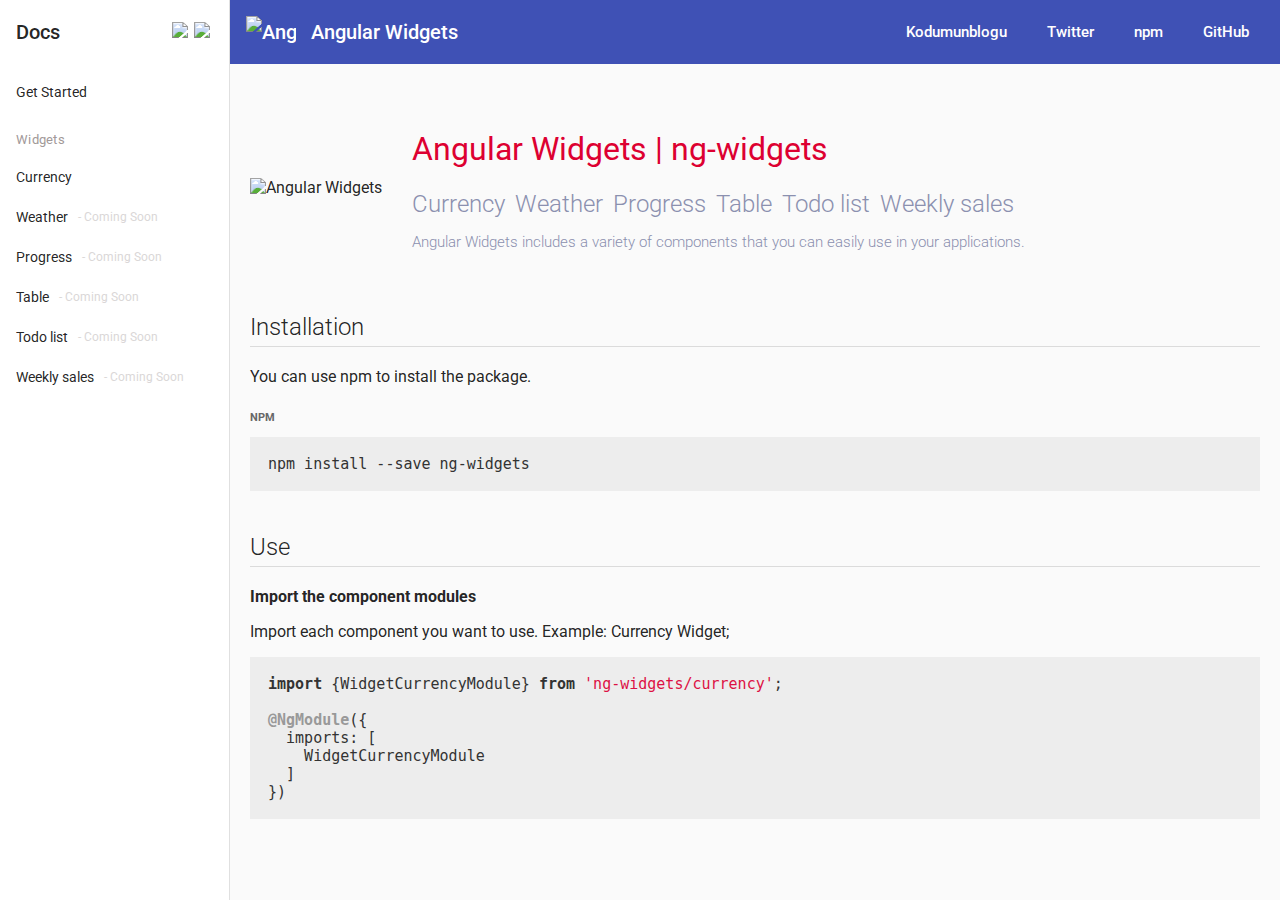
==== commit 3154ad44: "base href" ====
--- a/ng-widgets-demo/index.html
+++ b/ng-widgets-demo/index.html
@@ -5,7 +5,7 @@
   <title>Angular Widgets Demo & Documentation - Mehmet Sert</title>
   <meta name="description" content="Angular Widgets includes a variety of components that you can easily use in your applications. Author: Mehmet Sert">
   <meta name="author" content="Mehmet Sert">
-  <base href="/">
+  <base href=".">
   <meta name="viewport" content="width=device-width, initial-scale=1">
   <link rel="icon" type="image/x-icon" href="favicon.ico">
   <link href="https://fonts.googleapis.com/css?family=Roboto:300,400,500,700&display=swap&subset=latin-ext" rel="stylesheet">
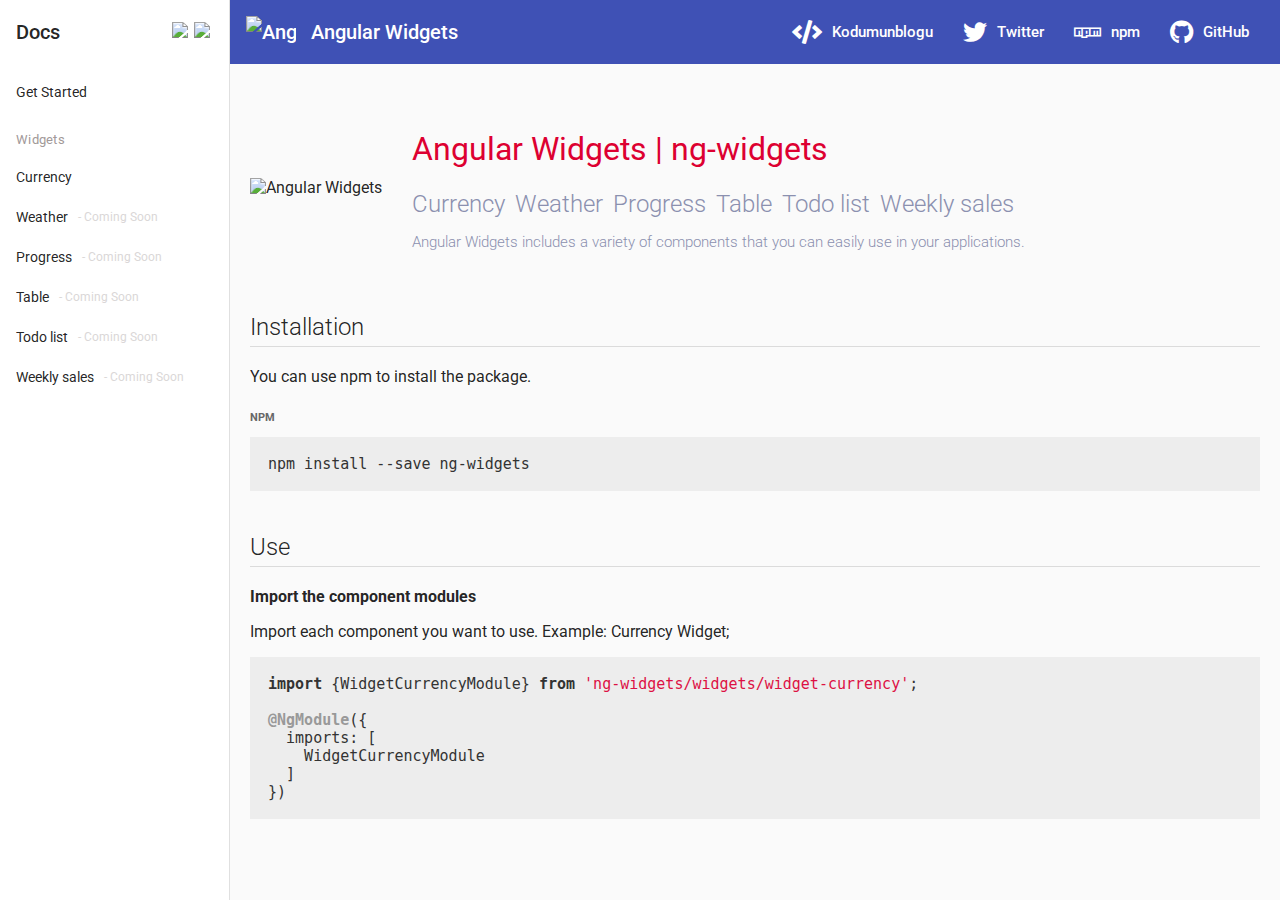
==== commit 2b53311b: "up" ====
--- a/ng-widgets-demo/index.html
+++ b/ng-widgets-demo/index.html
@@ -11,8 +11,9 @@
   <link href="https://fonts.googleapis.com/css?family=Roboto:300,400,500,700&display=swap&subset=latin-ext" rel="stylesheet">
   <link href="https://fonts.googleapis.com/css?family=Roboto:300,400,500&display=swap" rel="stylesheet">
   <link href="https://fonts.googleapis.com/icon?family=Material+Icons" rel="stylesheet">
-<link rel="stylesheet" href="styles.05ec0440e6ac8d300daa.css"></head>
+  <link href="https://cdnjs.cloudflare.com/ajax/libs/font-awesome/5.10.2/css/all.min.css" rel="stylesheet">
+<link rel="stylesheet" href="styles.0c928da6abbc0bf5aeff.css"></head>
 <body>
   <app-root></app-root>
-<script src="polyfills-es5.3aa54d3e5134f5b5b842.js" nomodule defer></script><script src="polyfills-es2015.fd917e7c3ed57f282ee5.js" type="module"></script><script src="runtime-es2015.24b02acc1f369d9b9f37.js" type="module"></script><script src="main-es2015.827f4c5529da4e2baffc.js" type="module"></script><script src="runtime-es5.24b02acc1f369d9b9f37.js" nomodule defer></script><script src="main-es5.827f4c5529da4e2baffc.js" nomodule defer></script></body>
+<script src="polyfills-es5.3aa54d3e5134f5b5b842.js" nomodule defer></script><script src="polyfills-es2015.fd917e7c3ed57f282ee5.js" type="module"></script><script src="runtime-es2015.24b02acc1f369d9b9f37.js" type="module"></script><script src="main-es2015.d94f833c33babd0b4318.js" type="module"></script><script src="runtime-es5.24b02acc1f369d9b9f37.js" nomodule defer></script><script src="main-es5.d94f833c33babd0b4318.js" nomodule defer></script></body>
 </html>
--- a/ng-widgets-demo/styles.0c928da6abbc0bf5aeff.css
+++ b/ng-widgets-demo/styles.0c928da6abbc0bf5aeff.css
@@ -0,0 +1 @@
+.mat-badge-content{font-weight:600;font-size:12px;font-family:Roboto,"Helvetica Neue",sans-serif}.mat-badge-small .mat-badge-content{font-size:9px}.mat-badge-large .mat-badge-content{font-size:24px}.mat-h1,.mat-headline,.mat-typography h1{font:400 24px/32px Roboto,"Helvetica Neue",sans-serif;margin:0 0 16px}.mat-h2,.mat-title,.mat-typography h2{font:500 20px/32px Roboto,"Helvetica Neue",sans-serif;margin:0 0 16px}.mat-h3,.mat-subheading-2,.mat-typography h3{font:400 16px/28px Roboto,"Helvetica Neue",sans-serif;margin:0 0 16px}.mat-h4,.mat-subheading-1,.mat-typography h4{font:400 15px/24px Roboto,"Helvetica Neue",sans-serif;margin:0 0 16px}.mat-h5,.mat-typography h5{font:400 calc(14px * .83)/20px Roboto,"Helvetica Neue",sans-serif;margin:0 0 12px}.mat-h6,.mat-typography h6{font:400 calc(14px * .67)/20px Roboto,"Helvetica Neue",sans-serif;margin:0 0 12px}.mat-body-2,.mat-body-strong{font:500 14px/24px Roboto,"Helvetica Neue",sans-serif}.mat-body,.mat-body-1,.mat-typography{font:400 14px/20px Roboto,"Helvetica Neue",sans-serif}.mat-body p,.mat-body-1 p,.mat-typography p{margin:0 0 12px}.mat-caption,.mat-small{font:400 12px/20px Roboto,"Helvetica Neue",sans-serif}.mat-display-4,.mat-typography .mat-display-4{font:300 112px/112px Roboto,"Helvetica Neue",sans-serif;letter-spacing:-.05em;margin:0 0 56px}.mat-display-3,.mat-typography .mat-display-3{font:400 56px/56px Roboto,"Helvetica Neue",sans-serif;letter-spacing:-.02em;margin:0 0 64px}.mat-display-2,.mat-typography .mat-display-2{font:400 45px/48px Roboto,"Helvetica Neue",sans-serif;letter-spacing:-.005em;margin:0 0 64px}.mat-display-1,.mat-typography .mat-display-1{font:400 34px/40px Roboto,"Helvetica Neue",sans-serif;margin:0 0 64px}.mat-bottom-sheet-container{font:400 14px/20px Roboto,"Helvetica Neue",sans-serif}.mat-button,.mat-fab,.mat-flat-button,.mat-icon-button,.mat-mini-fab,.mat-raised-button,.mat-stroked-button{font-family:Roboto,"Helvetica Neue",sans-serif;font-size:14px;font-weight:500}.mat-button-toggle,.mat-card{font-family:Roboto,"Helvetica Neue",sans-serif}.mat-card-title{font-size:24px;font-weight:500}.mat-card-header .mat-card-title{font-size:20px}.mat-card-content,.mat-card-subtitle{font-size:14px}.mat-checkbox{font-family:Roboto,"Helvetica Neue",sans-serif}.mat-checkbox-layout .mat-checkbox-label{line-height:24px}.mat-chip{font-size:14px;font-weight:500}.mat-chip .mat-chip-remove.mat-icon,.mat-chip .mat-chip-trailing-icon.mat-icon{font-size:18px}.mat-table{font-family:Roboto,"Helvetica Neue",sans-serif}.mat-header-cell{font-size:12px;font-weight:500}.mat-cell,.mat-footer-cell{font-size:14px}.mat-calendar{font-family:Roboto,"Helvetica Neue",sans-serif}.mat-calendar-body{font-size:13px}.mat-calendar-body-label,.mat-calendar-period-button{font-size:14px;font-weight:500}.mat-calendar-table-header th{font-size:11px;font-weight:400}.mat-dialog-title{font:500 20px/32px Roboto,"Helvetica Neue",sans-serif}.mat-expansion-panel-header{font-family:Roboto,"Helvetica Neue",sans-serif;font-size:15px;font-weight:400}.mat-expansion-panel-content{font:400 14px/20px Roboto,"Helvetica Neue",sans-serif}.mat-form-field{font-size:inherit;font-weight:400;line-height:1.125;font-family:Roboto,"Helvetica Neue",sans-serif}.mat-form-field-wrapper{padding-bottom:1.34375em}.mat-form-field-prefix .mat-icon,.mat-form-field-suffix .mat-icon{font-size:150%;line-height:1.125}.mat-form-field-prefix .mat-icon-button,.mat-form-field-suffix .mat-icon-button{height:1.5em;width:1.5em}.mat-form-field-prefix .mat-icon-button .mat-icon,.mat-form-field-suffix .mat-icon-button .mat-icon{height:1.125em;line-height:1.125}.mat-form-field-infix{padding:.5em 0;border-top:.84375em solid transparent}.mat-form-field-can-float .mat-input-server:focus+.mat-form-field-label-wrapper .mat-form-field-label,.mat-form-field-can-float.mat-form-field-should-float .mat-form-field-label{transform:translateY(-1.34375em) scale(.75);width:133.33333%}.mat-form-field-can-float .mat-input-server[label]:not(:label-shown)+.mat-form-field-label-wrapper .mat-form-field-label{transform:translateY(-1.34374em) scale(.75);width:133.33334%}.mat-form-field-label-wrapper{top:-.84375em;padding-top:.84375em}.mat-form-field-label{top:1.34375em}.mat-form-field-underline{bottom:1.34375em}.mat-form-field-subscript-wrapper{font-size:75%;margin-top:.66667em;top:calc(100% - 1.79167em)}.mat-form-field-appearance-legacy .mat-form-field-wrapper{padding-bottom:1.25em}.mat-form-field-appearance-legacy .mat-form-field-infix{padding:.4375em 0}.mat-form-field-appearance-legacy.mat-form-field-can-float .mat-input-server:focus+.mat-form-field-label-wrapper .mat-form-field-label,.mat-form-field-appearance-legacy.mat-form-field-can-float.mat-form-field-should-float .mat-form-field-label{transform:translateY(-1.28125em) scale(.75) perspective(100px) translateZ(.001px);-ms-transform:translateY(-1.28125em) scale(.75);width:133.33333%}.mat-form-field-appearance-legacy.mat-form-field-can-float .mat-form-field-autofill-control:-webkit-autofill+.mat-form-field-label-wrapper .mat-form-field-label{transform:translateY(-1.28125em) scale(.75) perspective(100px) translateZ(.00101px);-ms-transform:translateY(-1.28124em) scale(.75);width:133.33334%}.mat-form-field-appearance-legacy.mat-form-field-can-float .mat-input-server[label]:not(:label-shown)+.mat-form-field-label-wrapper .mat-form-field-label{transform:translateY(-1.28125em) scale(.75) perspective(100px) translateZ(.00102px);-ms-transform:translateY(-1.28123em) scale(.75);width:133.33335%}.mat-form-field-appearance-legacy .mat-form-field-label{top:1.28125em}.mat-form-field-appearance-legacy .mat-form-field-subscript-wrapper{margin-top:.54167em;top:calc(100% - 1.66667em)}@media print{.mat-form-field-appearance-legacy.mat-form-field-can-float .mat-input-server:focus+.mat-form-field-label-wrapper .mat-form-field-label,.mat-form-field-appearance-legacy.mat-form-field-can-float.mat-form-field-should-float .mat-form-field-label{transform:translateY(-1.28122em) scale(.75)}.mat-form-field-appearance-legacy.mat-form-field-can-float .mat-form-field-autofill-control:-webkit-autofill+.mat-form-field-label-wrapper .mat-form-field-label{transform:translateY(-1.28121em) scale(.75)}.mat-form-field-appearance-legacy.mat-form-field-can-float .mat-input-server[label]:not(:label-shown)+.mat-form-field-label-wrapper .mat-form-field-label{transform:translateY(-1.2812em) scale(.75)}}.mat-form-field-appearance-fill .mat-form-field-infix{padding:.25em 0 .75em}.mat-form-field-appearance-fill .mat-form-field-label{top:1.09375em;margin-top:-.5em}.mat-form-field-appearance-fill.mat-form-field-can-float .mat-input-server:focus+.mat-form-field-label-wrapper .mat-form-field-label,.mat-form-field-appearance-fill.mat-form-field-can-float.mat-form-field-should-float .mat-form-field-label{transform:translateY(-.59375em) scale(.75);width:133.33333%}.mat-form-field-appearance-fill.mat-form-field-can-float .mat-input-server[label]:not(:label-shown)+.mat-form-field-label-wrapper .mat-form-field-label{transform:translateY(-.59374em) scale(.75);width:133.33334%}.mat-form-field-appearance-outline .mat-form-field-infix{padding:1em 0}.mat-form-field-appearance-outline .mat-form-field-label{top:1.84375em;margin-top:-.25em}.mat-form-field-appearance-outline.mat-form-field-can-float .mat-input-server:focus+.mat-form-field-label-wrapper .mat-form-field-label,.mat-form-field-appearance-outline.mat-form-field-can-float.mat-form-field-should-float .mat-form-field-label{transform:translateY(-1.59375em) scale(.75);width:133.33333%}.mat-form-field-appearance-outline.mat-form-field-can-float .mat-input-server[label]:not(:label-shown)+.mat-form-field-label-wrapper .mat-form-field-label{transform:translateY(-1.59374em) scale(.75);width:133.33334%}.mat-grid-tile-footer,.mat-grid-tile-header{font-size:14px}.mat-grid-tile-footer .mat-line,.mat-grid-tile-header .mat-line{white-space:nowrap;overflow:hidden;text-overflow:ellipsis;display:block;box-sizing:border-box}.mat-grid-tile-footer .mat-line:nth-child(n+2),.mat-grid-tile-header .mat-line:nth-child(n+2){font-size:12px}input.mat-input-element{margin-top:-.0625em}.mat-menu-item{font-family:Roboto,"Helvetica Neue",sans-serif;font-size:14px;font-weight:400}.mat-paginator,.mat-paginator-page-size .mat-select-trigger{font-family:Roboto,"Helvetica Neue",sans-serif;font-size:12px}.mat-radio-button,.mat-select{font-family:Roboto,"Helvetica Neue",sans-serif}.mat-select-trigger{height:1.125em}.mat-slide-toggle-content{font-family:Roboto,"Helvetica Neue",sans-serif}.mat-slider-thumb-label-text{font-family:Roboto,"Helvetica Neue",sans-serif;font-size:12px;font-weight:500}.mat-stepper-horizontal,.mat-stepper-vertical{font-family:Roboto,"Helvetica Neue",sans-serif}.mat-step-label{font-size:14px;font-weight:400}.mat-step-sub-label-error{font-weight:400}.mat-step-label-error{font-size:14px}.mat-step-label-selected{font-size:14px;font-weight:500}.mat-tab-group{font-family:Roboto,"Helvetica Neue",sans-serif}.mat-tab-label,.mat-tab-link{font-family:Roboto,"Helvetica Neue",sans-serif;font-size:14px;font-weight:500}.mat-toolbar,.mat-toolbar h1,.mat-toolbar h2,.mat-toolbar h3,.mat-toolbar h4,.mat-toolbar h5,.mat-toolbar h6{font:500 20px/32px Roboto,"Helvetica Neue",sans-serif;margin:0}.mat-tooltip{font-family:Roboto,"Helvetica Neue",sans-serif;font-size:10px;padding-top:6px;padding-bottom:6px}.mat-tooltip-handset{font-size:14px;padding-top:8px;padding-bottom:8px}.mat-list-item,.mat-list-option{font-family:Roboto,"Helvetica Neue",sans-serif}.mat-list-base .mat-list-item{font-size:16px}.mat-list-base .mat-list-item .mat-line{white-space:nowrap;overflow:hidden;text-overflow:ellipsis;display:block;box-sizing:border-box}.mat-list-base .mat-list-item .mat-line:nth-child(n+2){font-size:14px}.mat-list-base .mat-list-option{font-size:16px}.mat-list-base .mat-list-option .mat-line{white-space:nowrap;overflow:hidden;text-overflow:ellipsis;display:block;box-sizing:border-box}.mat-list-base .mat-list-option .mat-line:nth-child(n+2){font-size:14px}.mat-list-base[dense] .mat-list-item{font-size:12px}.mat-list-base[dense] .mat-list-item .mat-line{white-space:nowrap;overflow:hidden;text-overflow:ellipsis;display:block;box-sizing:border-box}.mat-list-base[dense] .mat-list-item .mat-line:nth-child(n+2),.mat-list-base[dense] .mat-list-option{font-size:12px}.mat-list-base[dense] .mat-list-option .mat-line{white-space:nowrap;overflow:hidden;text-overflow:ellipsis;display:block;box-sizing:border-box}.mat-list-base[dense] .mat-list-option .mat-line:nth-child(n+2){font-size:12px}.mat-list-base[dense] .mat-subheader{font-family:Roboto,"Helvetica Neue",sans-serif;font-size:12px;font-weight:500}.mat-option{font-family:Roboto,"Helvetica Neue",sans-serif;font-size:16px;color:rgba(0,0,0,.87)}.mat-optgroup-label{font:500 14px/24px Roboto,"Helvetica Neue",sans-serif;color:rgba(0,0,0,.54)}.mat-simple-snackbar{font-family:Roboto,"Helvetica Neue",sans-serif;font-size:14px}.mat-simple-snackbar-action{line-height:1;font-family:inherit;font-size:inherit;font-weight:500}.mat-ripple{overflow:hidden;position:relative}.mat-ripple.mat-ripple-unbounded{overflow:visible}.mat-ripple-element{position:absolute;border-radius:50%;pointer-events:none;transition:opacity,transform 0s cubic-bezier(0,0,.2,1);transform:scale(0)}@media (-ms-high-contrast:active){.mat-ripple-element{display:none}}.cdk-visually-hidden{border:0;clip:rect(0 0 0 0);height:1px;margin:-1px;overflow:hidden;padding:0;position:absolute;width:1px;outline:0;-webkit-appearance:none;-moz-appearance:none}.cdk-global-overlay-wrapper,.cdk-overlay-container{pointer-events:none;top:0;left:0;height:100%;width:100%}.cdk-overlay-container{position:fixed;z-index:1000}.cdk-overlay-container:empty{display:none}.cdk-global-overlay-wrapper{display:flex;position:absolute;z-index:1000}.cdk-overlay-pane{position:absolute;pointer-events:auto;box-sizing:border-box;z-index:1000;display:flex;max-width:100%;max-height:100%}.cdk-overlay-backdrop{position:absolute;top:0;bottom:0;left:0;right:0;z-index:1000;pointer-events:auto;-webkit-tap-highlight-color:transparent;transition:opacity .4s cubic-bezier(.25,.8,.25,1);opacity:0}.cdk-overlay-backdrop.cdk-overlay-backdrop-showing{opacity:1}@media screen and (-ms-high-contrast:active){.cdk-overlay-backdrop.cdk-overlay-backdrop-showing{opacity:.6}}.cdk-overlay-dark-backdrop{background:rgba(0,0,0,.32)}.cdk-overlay-transparent-backdrop,.cdk-overlay-transparent-backdrop.cdk-overlay-backdrop-showing{opacity:0}.cdk-overlay-connected-position-bounding-box{position:absolute;z-index:1000;display:flex;flex-direction:column;min-width:1px;min-height:1px}.cdk-global-scrollblock{position:fixed;width:100%;overflow-y:scroll}@-webkit-keyframes cdk-text-field-autofill-start{/*!*/}@keyframes cdk-text-field-autofill-start{/*!*/}@-webkit-keyframes cdk-text-field-autofill-end{/*!*/}@keyframes cdk-text-field-autofill-end{/*!*/}.cdk-text-field-autofill-monitored:-webkit-autofill{-webkit-animation-name:cdk-text-field-autofill-start;animation-name:cdk-text-field-autofill-start}.cdk-text-field-autofill-monitored:not(:-webkit-autofill){-webkit-animation-name:cdk-text-field-autofill-end;animation-name:cdk-text-field-autofill-end}textarea.cdk-textarea-autosize{resize:none}textarea.cdk-textarea-autosize-measuring{height:auto!important;overflow:hidden!important;padding:2px 0!important;box-sizing:content-box!important}.mat-ripple-element{background-color:rgba(0,0,0,.1)}.mat-option.mat-selected:not(.mat-option-multiple):not(.mat-option-disabled),.mat-option:focus:not(.mat-option-disabled),.mat-option:hover:not(.mat-option-disabled){background:rgba(0,0,0,.04)}.mat-option.mat-active{background:rgba(0,0,0,.04);color:rgba(0,0,0,.87)}.mat-option.mat-option-disabled{color:rgba(0,0,0,.38)}.mat-primary .mat-option.mat-selected:not(.mat-option-disabled){color:#3f51b5}.mat-accent .mat-option.mat-selected:not(.mat-option-disabled){color:#ff4081}.mat-warn .mat-option.mat-selected:not(.mat-option-disabled){color:#f44336}.mat-optgroup-disabled .mat-optgroup-label{color:rgba(0,0,0,.38)}.mat-pseudo-checkbox{color:rgba(0,0,0,.54)}.mat-pseudo-checkbox::after{color:#fafafa}.mat-pseudo-checkbox-disabled{color:#b0b0b0}.mat-accent .mat-pseudo-checkbox-checked,.mat-accent .mat-pseudo-checkbox-indeterminate,.mat-pseudo-checkbox-checked,.mat-pseudo-checkbox-indeterminate{background:#ff4081}.mat-primary .mat-pseudo-checkbox-checked,.mat-primary .mat-pseudo-checkbox-indeterminate{background:#3f51b5}.mat-warn .mat-pseudo-checkbox-checked,.mat-warn .mat-pseudo-checkbox-indeterminate{background:#f44336}.mat-pseudo-checkbox-checked.mat-pseudo-checkbox-disabled,.mat-pseudo-checkbox-indeterminate.mat-pseudo-checkbox-disabled{background:#b0b0b0}.mat-elevation-z0{box-shadow:0 0 0 0 rgba(0,0,0,.2),0 0 0 0 rgba(0,0,0,.14),0 0 0 0 rgba(0,0,0,.12)}.mat-elevation-z1{box-shadow:0 2px 1px -1px rgba(0,0,0,.2),0 1px 1px 0 rgba(0,0,0,.14),0 1px 3px 0 rgba(0,0,0,.12)}.mat-elevation-z2{box-shadow:0 3px 1px -2px rgba(0,0,0,.2),0 2px 2px 0 rgba(0,0,0,.14),0 1px 5px 0 rgba(0,0,0,.12)}.mat-elevation-z3{box-shadow:0 3px 3px -2px rgba(0,0,0,.2),0 3px 4px 0 rgba(0,0,0,.14),0 1px 8px 0 rgba(0,0,0,.12)}.mat-elevation-z4{box-shadow:0 2px 4px -1px rgba(0,0,0,.2),0 4px 5px 0 rgba(0,0,0,.14),0 1px 10px 0 rgba(0,0,0,.12)}.mat-elevation-z5{box-shadow:0 3px 5px -1px rgba(0,0,0,.2),0 5px 8px 0 rgba(0,0,0,.14),0 1px 14px 0 rgba(0,0,0,.12)}.mat-elevation-z6{box-shadow:0 3px 5px -1px rgba(0,0,0,.2),0 6px 10px 0 rgba(0,0,0,.14),0 1px 18px 0 rgba(0,0,0,.12)}.mat-elevation-z7{box-shadow:0 4px 5px -2px rgba(0,0,0,.2),0 7px 10px 1px rgba(0,0,0,.14),0 2px 16px 1px rgba(0,0,0,.12)}.mat-elevation-z8{box-shadow:0 5px 5px -3px rgba(0,0,0,.2),0 8px 10px 1px rgba(0,0,0,.14),0 3px 14px 2px rgba(0,0,0,.12)}.mat-elevation-z9{box-shadow:0 5px 6px -3px rgba(0,0,0,.2),0 9px 12px 1px rgba(0,0,0,.14),0 3px 16px 2px rgba(0,0,0,.12)}.mat-elevation-z10{box-shadow:0 6px 6px -3px rgba(0,0,0,.2),0 10px 14px 1px rgba(0,0,0,.14),0 4px 18px 3px rgba(0,0,0,.12)}.mat-elevation-z11{box-shadow:0 6px 7px -4px rgba(0,0,0,.2),0 11px 15px 1px rgba(0,0,0,.14),0 4px 20px 3px rgba(0,0,0,.12)}.mat-elevation-z12{box-shadow:0 7px 8px -4px rgba(0,0,0,.2),0 12px 17px 2px rgba(0,0,0,.14),0 5px 22px 4px rgba(0,0,0,.12)}.mat-elevation-z13{box-shadow:0 7px 8px -4px rgba(0,0,0,.2),0 13px 19px 2px rgba(0,0,0,.14),0 5px 24px 4px rgba(0,0,0,.12)}.mat-elevation-z14{box-shadow:0 7px 9px -4px rgba(0,0,0,.2),0 14px 21px 2px rgba(0,0,0,.14),0 5px 26px 4px rgba(0,0,0,.12)}.mat-elevation-z15{box-shadow:0 8px 9px -5px rgba(0,0,0,.2),0 15px 22px 2px rgba(0,0,0,.14),0 6px 28px 5px rgba(0,0,0,.12)}.mat-elevation-z16{box-shadow:0 8px 10px -5px rgba(0,0,0,.2),0 16px 24px 2px rgba(0,0,0,.14),0 6px 30px 5px rgba(0,0,0,.12)}.mat-elevation-z17{box-shadow:0 8px 11px -5px rgba(0,0,0,.2),0 17px 26px 2px rgba(0,0,0,.14),0 6px 32px 5px rgba(0,0,0,.12)}.mat-elevation-z18{box-shadow:0 9px 11px -5px rgba(0,0,0,.2),0 18px 28px 2px rgba(0,0,0,.14),0 7px 34px 6px rgba(0,0,0,.12)}.mat-elevation-z19{box-shadow:0 9px 12px -6px rgba(0,0,0,.2),0 19px 29px 2px rgba(0,0,0,.14),0 7px 36px 6px rgba(0,0,0,.12)}.mat-elevation-z20{box-shadow:0 10px 13px -6px rgba(0,0,0,.2),0 20px 31px 3px rgba(0,0,0,.14),0 8px 38px 7px rgba(0,0,0,.12)}.mat-elevation-z21{box-shadow:0 10px 13px -6px rgba(0,0,0,.2),0 21px 33px 3px rgba(0,0,0,.14),0 8px 40px 7px rgba(0,0,0,.12)}.mat-elevation-z22{box-shadow:0 10px 14px -6px rgba(0,0,0,.2),0 22px 35px 3px rgba(0,0,0,.14),0 8px 42px 7px rgba(0,0,0,.12)}.mat-elevation-z23{box-shadow:0 11px 14px -7px rgba(0,0,0,.2),0 23px 36px 3px rgba(0,0,0,.14),0 9px 44px 8px rgba(0,0,0,.12)}.mat-elevation-z24{box-shadow:0 11px 15px -7px rgba(0,0,0,.2),0 24px 38px 3px rgba(0,0,0,.14),0 9px 46px 8px rgba(0,0,0,.12)}.mat-app-background{background-color:#fafafa;color:rgba(0,0,0,.87)}.mat-theme-loaded-marker{display:none}.mat-autocomplete-panel{background:#fff;color:rgba(0,0,0,.87)}.mat-autocomplete-panel:not([class*=mat-elevation-z]){box-shadow:0 2px 4px -1px rgba(0,0,0,.2),0 4px 5px 0 rgba(0,0,0,.14),0 1px 10px 0 rgba(0,0,0,.12)}.mat-autocomplete-panel .mat-option.mat-selected:not(.mat-active):not(:hover){background:#fff}.mat-autocomplete-panel .mat-option.mat-selected:not(.mat-active):not(:hover):not(.mat-option-disabled){color:rgba(0,0,0,.87)}@media (-ms-high-contrast:active){.mat-badge-content{outline:solid 1px;border-radius:0}.mat-checkbox-disabled{opacity:.5}}.mat-badge-accent .mat-badge-content{background:#ff4081;color:#fff}.mat-badge-warn .mat-badge-content{color:#fff;background:#f44336}.mat-badge{position:relative}.mat-badge-hidden .mat-badge-content{display:none}.mat-badge-disabled .mat-badge-content{background:#b9b9b9;color:rgba(0,0,0,.38)}.mat-badge-content{color:#fff;background:#3f51b5;position:absolute;text-align:center;display:inline-block;border-radius:50%;transition:transform .2s ease-in-out;transform:scale(.6);overflow:hidden;white-space:nowrap;text-overflow:ellipsis;pointer-events:none}.mat-badge-content._mat-animation-noopable,.ng-animate-disabled .mat-badge-content{transition:none}.mat-badge-content.mat-badge-active{transform:none}.mat-badge-small .mat-badge-content{width:16px;height:16px;line-height:16px}.mat-badge-small.mat-badge-above .mat-badge-content{top:-8px}.mat-badge-small.mat-badge-below .mat-badge-content{bottom:-8px}.mat-badge-small.mat-badge-before .mat-badge-content{left:-16px}[dir=rtl] .mat-badge-small.mat-badge-before .mat-badge-content{left:auto;right:-16px}.mat-badge-small.mat-badge-after .mat-badge-content{right:-16px}[dir=rtl] .mat-badge-small.mat-badge-after .mat-badge-content{right:auto;left:-16px}.mat-badge-small.mat-badge-overlap.mat-badge-before .mat-badge-content{left:-8px}[dir=rtl] .mat-badge-small.mat-badge-overlap.mat-badge-before .mat-badge-content{left:auto;right:-8px}.mat-badge-small.mat-badge-overlap.mat-badge-after .mat-badge-content{right:-8px}[dir=rtl] .mat-badge-small.mat-badge-overlap.mat-badge-after .mat-badge-content{right:auto;left:-8px}.mat-badge-medium .mat-badge-content{width:22px;height:22px;line-height:22px}.mat-badge-medium.mat-badge-above .mat-badge-content{top:-11px}.mat-badge-medium.mat-badge-below .mat-badge-content{bottom:-11px}.mat-badge-medium.mat-badge-before .mat-badge-content{left:-22px}[dir=rtl] .mat-badge-medium.mat-badge-before .mat-badge-content{left:auto;right:-22px}.mat-badge-medium.mat-badge-after .mat-badge-content{right:-22px}[dir=rtl] .mat-badge-medium.mat-badge-after .mat-badge-content{right:auto;left:-22px}.mat-badge-medium.mat-badge-overlap.mat-badge-before .mat-badge-content{left:-11px}[dir=rtl] .mat-badge-medium.mat-badge-overlap.mat-badge-before .mat-badge-content{left:auto;right:-11px}.mat-badge-medium.mat-badge-overlap.mat-badge-after .mat-badge-content{right:-11px}[dir=rtl] .mat-badge-medium.mat-badge-overlap.mat-badge-after .mat-badge-content{right:auto;left:-11px}.mat-badge-large .mat-badge-content{width:28px;height:28px;line-height:28px}.mat-badge-large.mat-badge-above .mat-badge-content{top:-14px}.mat-badge-large.mat-badge-below .mat-badge-content{bottom:-14px}.mat-badge-large.mat-badge-before .mat-badge-content{left:-28px}[dir=rtl] .mat-badge-large.mat-badge-before .mat-badge-content{left:auto;right:-28px}.mat-badge-large.mat-badge-after .mat-badge-content{right:-28px}[dir=rtl] .mat-badge-large.mat-badge-after .mat-badge-content{right:auto;left:-28px}.mat-badge-large.mat-badge-overlap.mat-badge-before .mat-badge-content{left:-14px}[dir=rtl] .mat-badge-large.mat-badge-overlap.mat-badge-before .mat-badge-content{left:auto;right:-14px}.mat-badge-large.mat-badge-overlap.mat-badge-after .mat-badge-content{right:-14px}[dir=rtl] .mat-badge-large.mat-badge-overlap.mat-badge-after .mat-badge-content{right:auto;left:-14px}.mat-bottom-sheet-container{box-shadow:0 8px 10px -5px rgba(0,0,0,.2),0 16px 24px 2px rgba(0,0,0,.14),0 6px 30px 5px rgba(0,0,0,.12);background:#fff;color:rgba(0,0,0,.87)}.mat-button,.mat-icon-button,.mat-stroked-button{color:inherit;background:0 0}.mat-button.mat-primary,.mat-icon-button.mat-primary,.mat-stroked-button.mat-primary{color:#3f51b5}.mat-button.mat-accent,.mat-icon-button.mat-accent,.mat-stroked-button.mat-accent{color:#ff4081}.mat-button.mat-warn,.mat-icon-button.mat-warn,.mat-stroked-button.mat-warn{color:#f44336}.mat-button.mat-accent[disabled],.mat-button.mat-primary[disabled],.mat-button.mat-warn[disabled],.mat-button[disabled][disabled],.mat-icon-button.mat-accent[disabled],.mat-icon-button.mat-primary[disabled],.mat-icon-button.mat-warn[disabled],.mat-icon-button[disabled][disabled],.mat-stroked-button.mat-accent[disabled],.mat-stroked-button.mat-primary[disabled],.mat-stroked-button.mat-warn[disabled],.mat-stroked-button[disabled][disabled]{color:rgba(0,0,0,.26)}.mat-button.mat-primary .mat-button-focus-overlay,.mat-icon-button.mat-primary .mat-button-focus-overlay,.mat-stroked-button.mat-primary .mat-button-focus-overlay{background-color:#3f51b5}.mat-button.mat-accent .mat-button-focus-overlay,.mat-icon-button.mat-accent .mat-button-focus-overlay,.mat-stroked-button.mat-accent .mat-button-focus-overlay{background-color:#ff4081}.mat-button.mat-warn .mat-button-focus-overlay,.mat-icon-button.mat-warn .mat-button-focus-overlay,.mat-stroked-button.mat-warn .mat-button-focus-overlay{background-color:#f44336}.mat-button[disabled] .mat-button-focus-overlay,.mat-icon-button[disabled] .mat-button-focus-overlay,.mat-stroked-button[disabled] .mat-button-focus-overlay{background-color:transparent}.mat-button .mat-ripple-element,.mat-icon-button .mat-ripple-element,.mat-stroked-button .mat-ripple-element{opacity:.1;background-color:currentColor}.mat-button-focus-overlay{background:#000}.mat-stroked-button:not([disabled]){border-color:rgba(0,0,0,.12)}.mat-fab,.mat-flat-button,.mat-mini-fab,.mat-raised-button{color:rgba(0,0,0,.87);background-color:#fff}.mat-fab.mat-accent,.mat-fab.mat-primary,.mat-fab.mat-warn,.mat-flat-button.mat-accent,.mat-flat-button.mat-primary,.mat-flat-button.mat-warn,.mat-mini-fab.mat-accent,.mat-mini-fab.mat-primary,.mat-mini-fab.mat-warn,.mat-raised-button.mat-accent,.mat-raised-button.mat-primary,.mat-raised-button.mat-warn{color:#fff}.mat-fab.mat-accent[disabled],.mat-fab.mat-primary[disabled],.mat-fab.mat-warn[disabled],.mat-fab[disabled][disabled],.mat-flat-button.mat-accent[disabled],.mat-flat-button.mat-primary[disabled],.mat-flat-button.mat-warn[disabled],.mat-flat-button[disabled][disabled],.mat-mini-fab.mat-accent[disabled],.mat-mini-fab.mat-primary[disabled],.mat-mini-fab.mat-warn[disabled],.mat-mini-fab[disabled][disabled],.mat-raised-button.mat-accent[disabled],.mat-raised-button.mat-primary[disabled],.mat-raised-button.mat-warn[disabled],.mat-raised-button[disabled][disabled]{color:rgba(0,0,0,.26);background-color:rgba(0,0,0,.12)}.mat-fab.mat-primary,.mat-flat-button.mat-primary,.mat-mini-fab.mat-primary,.mat-raised-button.mat-primary{background-color:#3f51b5}.mat-fab.mat-accent,.mat-flat-button.mat-accent,.mat-mini-fab.mat-accent,.mat-raised-button.mat-accent{background-color:#ff4081}.mat-fab.mat-warn,.mat-flat-button.mat-warn,.mat-mini-fab.mat-warn,.mat-raised-button.mat-warn{background-color:#f44336}.mat-fab.mat-accent .mat-ripple-element,.mat-fab.mat-primary .mat-ripple-element,.mat-fab.mat-warn .mat-ripple-element,.mat-flat-button.mat-accent .mat-ripple-element,.mat-flat-button.mat-primary .mat-ripple-element,.mat-flat-button.mat-warn .mat-ripple-element,.mat-mini-fab.mat-accent .mat-ripple-element,.mat-mini-fab.mat-primary .mat-ripple-element,.mat-mini-fab.mat-warn .mat-ripple-element,.mat-raised-button.mat-accent .mat-ripple-element,.mat-raised-button.mat-primary .mat-ripple-element,.mat-raised-button.mat-warn .mat-ripple-element{background-color:rgba(255,255,255,.1)}.mat-flat-button:not([class*=mat-elevation-z]),.mat-stroked-button:not([class*=mat-elevation-z]){box-shadow:0 0 0 0 rgba(0,0,0,.2),0 0 0 0 rgba(0,0,0,.14),0 0 0 0 rgba(0,0,0,.12)}.mat-raised-button:not([class*=mat-elevation-z]){box-shadow:0 3px 1px -2px rgba(0,0,0,.2),0 2px 2px 0 rgba(0,0,0,.14),0 1px 5px 0 rgba(0,0,0,.12)}.mat-raised-button:not([disabled]):active:not([class*=mat-elevation-z]){box-shadow:0 5px 5px -3px rgba(0,0,0,.2),0 8px 10px 1px rgba(0,0,0,.14),0 3px 14px 2px rgba(0,0,0,.12)}.mat-raised-button[disabled]:not([class*=mat-elevation-z]){box-shadow:0 0 0 0 rgba(0,0,0,.2),0 0 0 0 rgba(0,0,0,.14),0 0 0 0 rgba(0,0,0,.12)}.mat-fab:not([class*=mat-elevation-z]),.mat-mini-fab:not([class*=mat-elevation-z]){box-shadow:0 3px 5px -1px rgba(0,0,0,.2),0 6px 10px 0 rgba(0,0,0,.14),0 1px 18px 0 rgba(0,0,0,.12)}.mat-fab:not([disabled]):active:not([class*=mat-elevation-z]),.mat-mini-fab:not([disabled]):active:not([class*=mat-elevation-z]){box-shadow:0 7px 8px -4px rgba(0,0,0,.2),0 12px 17px 2px rgba(0,0,0,.14),0 5px 22px 4px rgba(0,0,0,.12)}.mat-fab[disabled]:not([class*=mat-elevation-z]),.mat-mini-fab[disabled]:not([class*=mat-elevation-z]){box-shadow:0 0 0 0 rgba(0,0,0,.2),0 0 0 0 rgba(0,0,0,.14),0 0 0 0 rgba(0,0,0,.12)}.mat-button-toggle-group,.mat-button-toggle-standalone{box-shadow:0 3px 1px -2px rgba(0,0,0,.2),0 2px 2px 0 rgba(0,0,0,.14),0 1px 5px 0 rgba(0,0,0,.12)}.mat-button-toggle-group-appearance-standard,.mat-button-toggle-standalone.mat-button-toggle-appearance-standard{box-shadow:none;border:1px solid rgba(0,0,0,.12)}.mat-button-toggle{color:rgba(0,0,0,.38)}.mat-button-toggle .mat-button-toggle-focus-overlay{background-color:rgba(0,0,0,.12)}.mat-button-toggle-appearance-standard{color:rgba(0,0,0,.87);background:#fff}.mat-button-toggle-appearance-standard .mat-button-toggle-focus-overlay{background-color:#000}.mat-button-toggle-group-appearance-standard .mat-button-toggle+.mat-button-toggle{border-left:1px solid rgba(0,0,0,.12)}[dir=rtl] .mat-button-toggle-group-appearance-standard .mat-button-toggle+.mat-button-toggle{border-left:none;border-right:1px solid rgba(0,0,0,.12)}.mat-button-toggle-group-appearance-standard.mat-button-toggle-vertical .mat-button-toggle+.mat-button-toggle{border-left:none;border-right:none;border-top:1px solid rgba(0,0,0,.12)}.mat-button-toggle-checked{background-color:#e0e0e0;color:rgba(0,0,0,.54)}.mat-button-toggle-checked.mat-button-toggle-appearance-standard{color:rgba(0,0,0,.87)}.mat-button-toggle-disabled{color:rgba(0,0,0,.26);background-color:#eee}.mat-button-toggle-disabled.mat-button-toggle-appearance-standard{background:#fff}.mat-button-toggle-disabled.mat-button-toggle-checked{background-color:#bdbdbd}.mat-card{background:#fff;color:rgba(0,0,0,.87)}.mat-card:not([class*=mat-elevation-z]){box-shadow:0 2px 1px -1px rgba(0,0,0,.2),0 1px 1px 0 rgba(0,0,0,.14),0 1px 3px 0 rgba(0,0,0,.12)}.mat-card.mat-card-flat:not([class*=mat-elevation-z]){box-shadow:0 0 0 0 rgba(0,0,0,.2),0 0 0 0 rgba(0,0,0,.14),0 0 0 0 rgba(0,0,0,.12)}.mat-card-subtitle{color:rgba(0,0,0,.54)}.mat-checkbox-frame{border-color:rgba(0,0,0,.54)}.mat-checkbox-checkmark{fill:#fafafa}.mat-checkbox-checkmark-path{stroke:#fafafa!important}@media (-ms-high-contrast:black-on-white){.mat-checkbox-checkmark-path{stroke:#000!important}}.mat-checkbox-mixedmark{background-color:#fafafa}.mat-checkbox-checked.mat-primary .mat-checkbox-background,.mat-checkbox-indeterminate.mat-primary .mat-checkbox-background{background-color:#3f51b5}.mat-checkbox-checked.mat-accent .mat-checkbox-background,.mat-checkbox-indeterminate.mat-accent .mat-checkbox-background{background-color:#ff4081}.mat-checkbox-checked.mat-warn .mat-checkbox-background,.mat-checkbox-indeterminate.mat-warn .mat-checkbox-background{background-color:#f44336}.mat-checkbox-disabled.mat-checkbox-checked .mat-checkbox-background,.mat-checkbox-disabled.mat-checkbox-indeterminate .mat-checkbox-background{background-color:#b0b0b0}.mat-checkbox-disabled:not(.mat-checkbox-checked) .mat-checkbox-frame{border-color:#b0b0b0}.mat-checkbox-disabled .mat-checkbox-label{color:rgba(0,0,0,.54)}@media (-ms-high-contrast:active){.mat-checkbox-background{background:0 0}}.mat-checkbox .mat-ripple-element{background-color:#000}.mat-checkbox-checked:not(.mat-checkbox-disabled).mat-primary .mat-ripple-element,.mat-checkbox:active:not(.mat-checkbox-disabled).mat-primary .mat-ripple-element{background:#3f51b5}.mat-checkbox-checked:not(.mat-checkbox-disabled).mat-accent .mat-ripple-element,.mat-checkbox:active:not(.mat-checkbox-disabled).mat-accent .mat-ripple-element{background:#ff4081}.mat-checkbox-checked:not(.mat-checkbox-disabled).mat-warn .mat-ripple-element,.mat-checkbox:active:not(.mat-checkbox-disabled).mat-warn .mat-ripple-element{background:#f44336}.mat-chip.mat-standard-chip{background-color:#e0e0e0;color:rgba(0,0,0,.87)}.mat-chip.mat-standard-chip .mat-chip-remove{color:rgba(0,0,0,.87);opacity:.4}.mat-chip.mat-standard-chip:not(.mat-chip-disabled):active{box-shadow:0 3px 3px -2px rgba(0,0,0,.2),0 3px 4px 0 rgba(0,0,0,.14),0 1px 8px 0 rgba(0,0,0,.12)}.mat-chip.mat-standard-chip:not(.mat-chip-disabled) .mat-chip-remove:hover{opacity:.54}.mat-chip.mat-standard-chip.mat-chip-disabled{opacity:.4}.mat-chip.mat-standard-chip::after{background:#000}.mat-chip.mat-standard-chip.mat-chip-selected.mat-primary{background-color:#3f51b5;color:#fff}.mat-chip.mat-standard-chip.mat-chip-selected.mat-primary .mat-chip-remove{color:#fff;opacity:.4}.mat-chip.mat-standard-chip.mat-chip-selected.mat-primary .mat-ripple-element{background:rgba(255,255,255,.1)}.mat-chip.mat-standard-chip.mat-chip-selected.mat-warn{background-color:#f44336;color:#fff}.mat-chip.mat-standard-chip.mat-chip-selected.mat-warn .mat-chip-remove{color:#fff;opacity:.4}.mat-chip.mat-standard-chip.mat-chip-selected.mat-warn .mat-ripple-element{background:rgba(255,255,255,.1)}.mat-chip.mat-standard-chip.mat-chip-selected.mat-accent{background-color:#ff4081;color:#fff}.mat-chip.mat-standard-chip.mat-chip-selected.mat-accent .mat-chip-remove{color:#fff;opacity:.4}.mat-chip.mat-standard-chip.mat-chip-selected.mat-accent .mat-ripple-element{background:rgba(255,255,255,.1)}.mat-table{background:#fff}.mat-table tbody,.mat-table tfoot,.mat-table thead,.mat-table-sticky,[mat-footer-row],[mat-header-row],[mat-row],mat-footer-row,mat-header-row,mat-row{background:inherit}mat-footer-row,mat-header-row,mat-row,td.mat-cell,td.mat-footer-cell,th.mat-header-cell{border-bottom-color:rgba(0,0,0,.12)}.mat-header-cell{color:rgba(0,0,0,.54)}.mat-cell,.mat-footer-cell{color:rgba(0,0,0,.87)}.mat-calendar-arrow{border-top-color:rgba(0,0,0,.54)}.mat-datepicker-content .mat-calendar-next-button,.mat-datepicker-content .mat-calendar-previous-button,.mat-datepicker-toggle{color:rgba(0,0,0,.54)}.mat-calendar-table-header{color:rgba(0,0,0,.38)}.mat-calendar-table-header-divider::after{background:rgba(0,0,0,.12)}.mat-calendar-body-label{color:rgba(0,0,0,.54)}.mat-calendar-body-cell-content{color:rgba(0,0,0,.87);border-color:transparent}.mat-calendar-body-disabled>.mat-calendar-body-cell-content:not(.mat-calendar-body-selected){color:rgba(0,0,0,.38)}.cdk-keyboard-focused .mat-calendar-body-active>.mat-calendar-body-cell-content:not(.mat-calendar-body-selected),.cdk-program-focused .mat-calendar-body-active>.mat-calendar-body-cell-content:not(.mat-calendar-body-selected),.mat-calendar-body-cell:not(.mat-calendar-body-disabled):hover>.mat-calendar-body-cell-content:not(.mat-calendar-body-selected){background-color:rgba(0,0,0,.04)}.mat-calendar-body-today:not(.mat-calendar-body-selected){border-color:rgba(0,0,0,.38)}.mat-calendar-body-disabled>.mat-calendar-body-today:not(.mat-calendar-body-selected){border-color:rgba(0,0,0,.18)}.mat-calendar-body-selected{background-color:#3f51b5;color:#fff}.mat-calendar-body-disabled>.mat-calendar-body-selected{background-color:rgba(63,81,181,.4)}.mat-calendar-body-today.mat-calendar-body-selected{box-shadow:inset 0 0 0 1px #fff}.mat-datepicker-content{box-shadow:0 2px 4px -1px rgba(0,0,0,.2),0 4px 5px 0 rgba(0,0,0,.14),0 1px 10px 0 rgba(0,0,0,.12);background-color:#fff;color:rgba(0,0,0,.87)}.mat-datepicker-content.mat-accent .mat-calendar-body-selected{background-color:#ff4081;color:#fff}.mat-datepicker-content.mat-accent .mat-calendar-body-disabled>.mat-calendar-body-selected{background-color:rgba(255,64,129,.4)}.mat-datepicker-content.mat-accent .mat-calendar-body-today.mat-calendar-body-selected{box-shadow:inset 0 0 0 1px #fff}.mat-datepicker-content.mat-warn .mat-calendar-body-selected{background-color:#f44336;color:#fff}.mat-datepicker-content.mat-warn .mat-calendar-body-disabled>.mat-calendar-body-selected{background-color:rgba(244,67,54,.4)}.mat-datepicker-content.mat-warn .mat-calendar-body-today.mat-calendar-body-selected{box-shadow:inset 0 0 0 1px #fff}.mat-datepicker-content-touch{box-shadow:0 0 0 0 rgba(0,0,0,.2),0 0 0 0 rgba(0,0,0,.14),0 0 0 0 rgba(0,0,0,.12)}.mat-datepicker-toggle-active{color:#3f51b5}.mat-datepicker-toggle-active.mat-accent{color:#ff4081}.mat-datepicker-toggle-active.mat-warn{color:#f44336}.mat-dialog-container{box-shadow:0 11px 15px -7px rgba(0,0,0,.2),0 24px 38px 3px rgba(0,0,0,.14),0 9px 46px 8px rgba(0,0,0,.12);background:#fff;color:rgba(0,0,0,.87)}.mat-divider{border-top-color:rgba(0,0,0,.12)}.mat-divider-vertical{border-right-color:rgba(0,0,0,.12)}.mat-expansion-panel{background:#fff;color:rgba(0,0,0,.87)}.mat-expansion-panel:not([class*=mat-elevation-z]){box-shadow:0 3px 1px -2px rgba(0,0,0,.2),0 2px 2px 0 rgba(0,0,0,.14),0 1px 5px 0 rgba(0,0,0,.12)}.mat-action-row{border-top-color:rgba(0,0,0,.12)}.mat-expansion-panel:not(.mat-expanded) .mat-expansion-panel-header:not([aria-disabled=true]).cdk-keyboard-focused,.mat-expansion-panel:not(.mat-expanded) .mat-expansion-panel-header:not([aria-disabled=true]).cdk-program-focused,.mat-expansion-panel:not(.mat-expanded) .mat-expansion-panel-header:not([aria-disabled=true]):hover{background:rgba(0,0,0,.04)}@media (hover:none){.mat-expansion-panel:not(.mat-expanded):not([aria-disabled=true]) .mat-expansion-panel-header:hover{background:#fff}}.mat-expansion-panel-header-title{color:rgba(0,0,0,.87)}.mat-expansion-indicator::after,.mat-expansion-panel-header-description{color:rgba(0,0,0,.54)}.mat-expansion-panel-header[aria-disabled=true]{color:rgba(0,0,0,.26)}.mat-expansion-panel-header[aria-disabled=true] .mat-expansion-panel-header-description,.mat-expansion-panel-header[aria-disabled=true] .mat-expansion-panel-header-title{color:inherit}.mat-form-field-label,.mat-hint{color:rgba(0,0,0,.6)}.mat-form-field.mat-focused .mat-form-field-label{color:#3f51b5}.mat-form-field.mat-focused .mat-form-field-label.mat-accent{color:#ff4081}.mat-form-field.mat-focused .mat-form-field-label.mat-warn{color:#f44336}.mat-focused .mat-form-field-required-marker{color:#ff4081}.mat-form-field-ripple{background-color:rgba(0,0,0,.87)}.mat-form-field.mat-focused .mat-form-field-ripple{background-color:#3f51b5}.mat-form-field.mat-focused .mat-form-field-ripple.mat-accent{background-color:#ff4081}.mat-form-field.mat-focused .mat-form-field-ripple.mat-warn{background-color:#f44336}.mat-form-field-type-mat-native-select.mat-focused:not(.mat-form-field-invalid) .mat-form-field-infix::after{color:#3f51b5}.mat-form-field-type-mat-native-select.mat-focused:not(.mat-form-field-invalid).mat-accent .mat-form-field-infix::after{color:#ff4081}.mat-form-field-type-mat-native-select.mat-focused:not(.mat-form-field-invalid).mat-warn .mat-form-field-infix::after,.mat-form-field.mat-form-field-invalid .mat-form-field-label,.mat-form-field.mat-form-field-invalid .mat-form-field-label .mat-form-field-required-marker,.mat-form-field.mat-form-field-invalid .mat-form-field-label.mat-accent{color:#f44336}.mat-form-field.mat-form-field-invalid .mat-form-field-ripple,.mat-form-field.mat-form-field-invalid .mat-form-field-ripple.mat-accent{background-color:#f44336}.mat-error{color:#f44336}.mat-form-field-appearance-legacy .mat-form-field-label,.mat-form-field-appearance-legacy .mat-hint{color:rgba(0,0,0,.54)}.mat-form-field-appearance-legacy .mat-form-field-underline{bottom:1.25em;background-color:rgba(0,0,0,.42)}.mat-form-field-appearance-legacy.mat-form-field-disabled .mat-form-field-underline{background-image:linear-gradient(to right,rgba(0,0,0,.42) 0,rgba(0,0,0,.42) 33%,transparent 0);background-size:4px 100%;background-repeat:repeat-x}.mat-form-field-appearance-standard .mat-form-field-underline{background-color:rgba(0,0,0,.42)}.mat-form-field-appearance-standard.mat-form-field-disabled .mat-form-field-underline{background-image:linear-gradient(to right,rgba(0,0,0,.42) 0,rgba(0,0,0,.42) 33%,transparent 0);background-size:4px 100%;background-repeat:repeat-x}.mat-form-field-appearance-fill .mat-form-field-flex{background-color:rgba(0,0,0,.04)}.mat-form-field-appearance-fill.mat-form-field-disabled .mat-form-field-flex{background-color:rgba(0,0,0,.02)}.mat-form-field-appearance-fill .mat-form-field-underline::before{background-color:rgba(0,0,0,.42)}.mat-form-field-appearance-fill.mat-form-field-disabled .mat-form-field-label{color:rgba(0,0,0,.38)}.mat-form-field-appearance-fill.mat-form-field-disabled .mat-form-field-underline::before{background-color:transparent}.mat-form-field-appearance-outline .mat-form-field-outline{color:rgba(0,0,0,.12)}.mat-form-field-appearance-outline .mat-form-field-outline-thick{color:rgba(0,0,0,.87)}.mat-form-field-appearance-outline.mat-focused .mat-form-field-outline-thick{color:#3f51b5}.mat-form-field-appearance-outline.mat-focused.mat-accent .mat-form-field-outline-thick{color:#ff4081}.mat-form-field-appearance-outline.mat-focused.mat-warn .mat-form-field-outline-thick,.mat-form-field-appearance-outline.mat-form-field-invalid.mat-form-field-invalid .mat-form-field-outline-thick{color:#f44336}.mat-form-field-appearance-outline.mat-form-field-disabled .mat-form-field-label{color:rgba(0,0,0,.38)}.mat-form-field-appearance-outline.mat-form-field-disabled .mat-form-field-outline{color:rgba(0,0,0,.06)}.mat-icon.mat-primary{color:#3f51b5}.mat-icon.mat-accent{color:#ff4081}.mat-icon.mat-warn{color:#f44336}.mat-form-field-type-mat-native-select .mat-form-field-infix::after{color:rgba(0,0,0,.54)}.mat-form-field-type-mat-native-select.mat-form-field-disabled .mat-form-field-infix::after,.mat-input-element:disabled{color:rgba(0,0,0,.38)}.mat-input-element{caret-color:#3f51b5}.mat-input-element::-ms-input-placeholder{color:rgba(0,0,0,.42)}.mat-input-element::placeholder{color:rgba(0,0,0,.42)}.mat-input-element::-moz-placeholder{color:rgba(0,0,0,.42)}.mat-input-element::-webkit-input-placeholder{color:rgba(0,0,0,.42)}.mat-input-element:-ms-input-placeholder{color:rgba(0,0,0,.42)}.mat-accent .mat-input-element{caret-color:#ff4081}.mat-form-field-invalid .mat-input-element,.mat-warn .mat-input-element{caret-color:#f44336}.mat-form-field-type-mat-native-select.mat-form-field-invalid .mat-form-field-infix::after{color:#f44336}.mat-list-base .mat-list-item,.mat-list-base .mat-list-option{color:rgba(0,0,0,.87)}.mat-list-base .mat-subheader{font-family:Roboto,"Helvetica Neue",sans-serif;font-size:14px;font-weight:500;color:rgba(0,0,0,.54)}.mat-list-item-disabled{background-color:#eee}.mat-action-list .mat-list-item:focus,.mat-action-list .mat-list-item:hover,.mat-list-option:focus,.mat-list-option:hover,.mat-nav-list .mat-list-item:focus,.mat-nav-list .mat-list-item:hover{background:rgba(0,0,0,.04)}.mat-menu-panel{background:#fff}.mat-menu-panel:not([class*=mat-elevation-z]){box-shadow:0 2px 4px -1px rgba(0,0,0,.2),0 4px 5px 0 rgba(0,0,0,.14),0 1px 10px 0 rgba(0,0,0,.12)}.mat-menu-item{background:0 0;color:rgba(0,0,0,.87)}.mat-menu-item[disabled],.mat-menu-item[disabled]::after{color:rgba(0,0,0,.38)}.mat-menu-item .mat-icon-no-color,.mat-menu-item-submenu-trigger::after{color:rgba(0,0,0,.54)}.mat-menu-item-highlighted:not([disabled]),.mat-menu-item.cdk-keyboard-focused:not([disabled]),.mat-menu-item.cdk-program-focused:not([disabled]),.mat-menu-item:hover:not([disabled]){background:rgba(0,0,0,.04)}.mat-paginator{background:#fff}.mat-paginator,.mat-paginator-page-size .mat-select-trigger{color:rgba(0,0,0,.54)}.mat-paginator-decrement,.mat-paginator-increment{border-top:2px solid rgba(0,0,0,.54);border-right:2px solid rgba(0,0,0,.54)}.mat-paginator-first,.mat-paginator-last{border-top:2px solid rgba(0,0,0,.54)}.mat-icon-button[disabled] .mat-paginator-decrement,.mat-icon-button[disabled] .mat-paginator-first,.mat-icon-button[disabled] .mat-paginator-increment,.mat-icon-button[disabled] .mat-paginator-last{border-color:rgba(0,0,0,.38)}.mat-progress-bar-background{fill:#c5cae9}.mat-progress-bar-buffer{background-color:#c5cae9}.mat-progress-bar-fill::after{background-color:#3f51b5}.mat-progress-bar.mat-accent .mat-progress-bar-background{fill:#ff80ab}.mat-progress-bar.mat-accent .mat-progress-bar-buffer{background-color:#ff80ab}.mat-progress-bar.mat-accent .mat-progress-bar-fill::after{background-color:#ff4081}.mat-progress-bar.mat-warn .mat-progress-bar-background{fill:#ffcdd2}.mat-progress-bar.mat-warn .mat-progress-bar-buffer{background-color:#ffcdd2}.mat-progress-bar.mat-warn .mat-progress-bar-fill::after{background-color:#f44336}.mat-progress-spinner circle,.mat-spinner circle{stroke:#3f51b5}.mat-progress-spinner.mat-accent circle,.mat-spinner.mat-accent circle{stroke:#ff4081}.mat-progress-spinner.mat-warn circle,.mat-spinner.mat-warn circle{stroke:#f44336}.mat-radio-outer-circle{border-color:rgba(0,0,0,.54)}.mat-radio-button.mat-primary.mat-radio-checked .mat-radio-outer-circle{border-color:#3f51b5}.mat-radio-button.mat-primary .mat-radio-inner-circle,.mat-radio-button.mat-primary .mat-radio-ripple .mat-ripple-element:not(.mat-radio-persistent-ripple),.mat-radio-button.mat-primary.mat-radio-checked .mat-radio-persistent-ripple,.mat-radio-button.mat-primary:active .mat-radio-persistent-ripple{background-color:#3f51b5}.mat-radio-button.mat-accent.mat-radio-checked .mat-radio-outer-circle{border-color:#ff4081}.mat-radio-button.mat-accent .mat-radio-inner-circle,.mat-radio-button.mat-accent .mat-radio-ripple .mat-ripple-element:not(.mat-radio-persistent-ripple),.mat-radio-button.mat-accent.mat-radio-checked .mat-radio-persistent-ripple,.mat-radio-button.mat-accent:active .mat-radio-persistent-ripple{background-color:#ff4081}.mat-radio-button.mat-warn.mat-radio-checked .mat-radio-outer-circle{border-color:#f44336}.mat-radio-button.mat-warn .mat-radio-inner-circle,.mat-radio-button.mat-warn .mat-radio-ripple .mat-ripple-element:not(.mat-radio-persistent-ripple),.mat-radio-button.mat-warn.mat-radio-checked .mat-radio-persistent-ripple,.mat-radio-button.mat-warn:active .mat-radio-persistent-ripple{background-color:#f44336}.mat-radio-button.mat-radio-disabled .mat-radio-outer-circle,.mat-radio-button.mat-radio-disabled.mat-radio-checked .mat-radio-outer-circle{border-color:rgba(0,0,0,.38)}.mat-radio-button.mat-radio-disabled .mat-radio-inner-circle,.mat-radio-button.mat-radio-disabled .mat-radio-ripple .mat-ripple-element{background-color:rgba(0,0,0,.38)}.mat-radio-button.mat-radio-disabled .mat-radio-label-content{color:rgba(0,0,0,.38)}.mat-radio-button .mat-ripple-element{background-color:#000}.mat-select-value{color:rgba(0,0,0,.87)}.mat-select-placeholder{color:rgba(0,0,0,.42)}.mat-select-disabled .mat-select-value{color:rgba(0,0,0,.38)}.mat-select-arrow{color:rgba(0,0,0,.54)}.mat-select-panel{background:#fff}.mat-select-panel:not([class*=mat-elevation-z]){box-shadow:0 2px 4px -1px rgba(0,0,0,.2),0 4px 5px 0 rgba(0,0,0,.14),0 1px 10px 0 rgba(0,0,0,.12)}.mat-select-panel .mat-option.mat-selected:not(.mat-option-multiple){background:rgba(0,0,0,.12)}.mat-form-field.mat-focused.mat-primary .mat-select-arrow{color:#3f51b5}.mat-form-field.mat-focused.mat-accent .mat-select-arrow{color:#ff4081}.mat-form-field .mat-select.mat-select-invalid .mat-select-arrow,.mat-form-field.mat-focused.mat-warn .mat-select-arrow{color:#f44336}.mat-form-field .mat-select.mat-select-disabled .mat-select-arrow{color:rgba(0,0,0,.38)}.mat-drawer-container{background-color:#fafafa;color:rgba(0,0,0,.87)}.mat-drawer{background-color:#fff;color:rgba(0,0,0,.87)}.mat-drawer.mat-drawer-push{background-color:#fff}.mat-drawer:not(.mat-drawer-side){box-shadow:0 8px 10px -5px rgba(0,0,0,.2),0 16px 24px 2px rgba(0,0,0,.14),0 6px 30px 5px rgba(0,0,0,.12)}.mat-drawer-side{border-right:1px solid rgba(0,0,0,.12)}.mat-drawer-side.mat-drawer-end,[dir=rtl] .mat-drawer-side{border-left:1px solid rgba(0,0,0,.12);border-right:none}[dir=rtl] .mat-drawer-side.mat-drawer-end{border-left:none;border-right:1px solid rgba(0,0,0,.12)}.mat-drawer-backdrop.mat-drawer-shown{background-color:rgba(0,0,0,.6)}.mat-slide-toggle.mat-checked .mat-slide-toggle-thumb{background-color:#ff4081}.mat-slide-toggle.mat-checked .mat-slide-toggle-bar{background-color:rgba(255,64,129,.54)}.mat-slide-toggle.mat-checked .mat-ripple-element{background-color:#ff4081}.mat-slide-toggle.mat-primary.mat-checked .mat-slide-toggle-thumb{background-color:#3f51b5}.mat-slide-toggle.mat-primary.mat-checked .mat-slide-toggle-bar{background-color:rgba(63,81,181,.54)}.mat-slide-toggle.mat-primary.mat-checked .mat-ripple-element{background-color:#3f51b5}.mat-slide-toggle.mat-warn.mat-checked .mat-slide-toggle-thumb{background-color:#f44336}.mat-slide-toggle.mat-warn.mat-checked .mat-slide-toggle-bar{background-color:rgba(244,67,54,.54)}.mat-slide-toggle.mat-warn.mat-checked .mat-ripple-element{background-color:#f44336}.mat-slide-toggle:not(.mat-checked) .mat-ripple-element{background-color:#000}.mat-slide-toggle-thumb{box-shadow:0 2px 1px -1px rgba(0,0,0,.2),0 1px 1px 0 rgba(0,0,0,.14),0 1px 3px 0 rgba(0,0,0,.12);background-color:#fafafa}.mat-slide-toggle-bar{background-color:rgba(0,0,0,.38)}.mat-slider-track-background{background-color:rgba(0,0,0,.26)}.mat-primary .mat-slider-thumb,.mat-primary .mat-slider-thumb-label,.mat-primary .mat-slider-track-fill{background-color:#3f51b5}.mat-primary .mat-slider-thumb-label-text{color:#fff}.mat-accent .mat-slider-thumb,.mat-accent .mat-slider-thumb-label,.mat-accent .mat-slider-track-fill{background-color:#ff4081}.mat-accent .mat-slider-thumb-label-text{color:#fff}.mat-warn .mat-slider-thumb,.mat-warn .mat-slider-thumb-label,.mat-warn .mat-slider-track-fill{background-color:#f44336}.mat-warn .mat-slider-thumb-label-text{color:#fff}.mat-slider-focus-ring{background-color:rgba(255,64,129,.2)}.cdk-focused .mat-slider-track-background,.mat-slider:hover .mat-slider-track-background{background-color:rgba(0,0,0,.38)}.mat-slider-disabled .mat-slider-thumb,.mat-slider-disabled .mat-slider-track-background,.mat-slider-disabled .mat-slider-track-fill,.mat-slider-disabled:hover .mat-slider-track-background{background-color:rgba(0,0,0,.26)}.mat-slider-min-value .mat-slider-focus-ring{background-color:rgba(0,0,0,.12)}.mat-slider-min-value.mat-slider-thumb-label-showing .mat-slider-thumb,.mat-slider-min-value.mat-slider-thumb-label-showing .mat-slider-thumb-label{background-color:rgba(0,0,0,.87)}.mat-slider-min-value.mat-slider-thumb-label-showing.cdk-focused .mat-slider-thumb,.mat-slider-min-value.mat-slider-thumb-label-showing.cdk-focused .mat-slider-thumb-label{background-color:rgba(0,0,0,.26)}.mat-slider-min-value:not(.mat-slider-thumb-label-showing) .mat-slider-thumb{border-color:rgba(0,0,0,.26);background-color:transparent}.mat-slider-min-value:not(.mat-slider-thumb-label-showing).cdk-focused .mat-slider-thumb,.mat-slider-min-value:not(.mat-slider-thumb-label-showing):hover .mat-slider-thumb{border-color:rgba(0,0,0,.38)}.mat-slider-min-value:not(.mat-slider-thumb-label-showing).cdk-focused.mat-slider-disabled .mat-slider-thumb,.mat-slider-min-value:not(.mat-slider-thumb-label-showing):hover.mat-slider-disabled .mat-slider-thumb{border-color:rgba(0,0,0,.26)}.mat-slider-has-ticks .mat-slider-wrapper::after{border-color:rgba(0,0,0,.7)}.mat-slider-horizontal .mat-slider-ticks{background-image:repeating-linear-gradient(to right,rgba(0,0,0,.7),rgba(0,0,0,.7) 2px,transparent 0,transparent);background-image:-moz-repeating-linear-gradient(.0001deg,rgba(0,0,0,.7),rgba(0,0,0,.7) 2px,transparent 0,transparent)}.mat-slider-vertical .mat-slider-ticks{background-image:repeating-linear-gradient(to bottom,rgba(0,0,0,.7),rgba(0,0,0,.7) 2px,transparent 0,transparent)}.mat-step-header.cdk-keyboard-focused,.mat-step-header.cdk-program-focused,.mat-step-header:hover{background-color:rgba(0,0,0,.04)}@media (hover:none){.mat-step-header:hover{background:0 0}}.mat-step-header .mat-step-label,.mat-step-header .mat-step-optional{color:rgba(0,0,0,.54)}.mat-step-header .mat-step-icon{background-color:rgba(0,0,0,.54);color:#fff}.mat-step-header .mat-step-icon-selected,.mat-step-header .mat-step-icon-state-done,.mat-step-header .mat-step-icon-state-edit{background-color:#3f51b5;color:#fff}.mat-step-header .mat-step-icon-state-error{background-color:transparent;color:#f44336}.mat-step-header .mat-step-label.mat-step-label-active{color:rgba(0,0,0,.87)}.mat-step-header .mat-step-label.mat-step-label-error{color:#f44336}.mat-stepper-horizontal,.mat-stepper-vertical{background-color:#fff}.mat-stepper-vertical-line::before{border-left-color:rgba(0,0,0,.12)}.mat-horizontal-stepper-header::after,.mat-horizontal-stepper-header::before,.mat-stepper-horizontal-line{border-top-color:rgba(0,0,0,.12)}.mat-sort-header-arrow{color:#757575}.mat-tab-header,.mat-tab-nav-bar{border-bottom:1px solid rgba(0,0,0,.12)}.mat-tab-group-inverted-header .mat-tab-header,.mat-tab-group-inverted-header .mat-tab-nav-bar{border-top:1px solid rgba(0,0,0,.12);border-bottom:none}.mat-tab-label,.mat-tab-link{color:rgba(0,0,0,.87)}.mat-tab-label.mat-tab-disabled,.mat-tab-link.mat-tab-disabled{color:rgba(0,0,0,.38)}.mat-tab-header-pagination-chevron{border-color:rgba(0,0,0,.87)}.mat-tab-header-pagination-disabled .mat-tab-header-pagination-chevron{border-color:rgba(0,0,0,.38)}.mat-tab-group[class*=mat-background-] .mat-tab-header,.mat-tab-nav-bar[class*=mat-background-]{border-bottom:none;border-top:none}.mat-tab-group.mat-primary .mat-tab-label.cdk-keyboard-focused:not(.mat-tab-disabled),.mat-tab-group.mat-primary .mat-tab-label.cdk-program-focused:not(.mat-tab-disabled),.mat-tab-group.mat-primary .mat-tab-link.cdk-keyboard-focused:not(.mat-tab-disabled),.mat-tab-group.mat-primary .mat-tab-link.cdk-program-focused:not(.mat-tab-disabled),.mat-tab-nav-bar.mat-primary .mat-tab-label.cdk-keyboard-focused:not(.mat-tab-disabled),.mat-tab-nav-bar.mat-primary .mat-tab-label.cdk-program-focused:not(.mat-tab-disabled),.mat-tab-nav-bar.mat-primary .mat-tab-link.cdk-keyboard-focused:not(.mat-tab-disabled),.mat-tab-nav-bar.mat-primary .mat-tab-link.cdk-program-focused:not(.mat-tab-disabled){background-color:rgba(197,202,233,.3)}.mat-tab-group.mat-primary .mat-ink-bar,.mat-tab-nav-bar.mat-primary .mat-ink-bar{background-color:#3f51b5}.mat-tab-group.mat-primary.mat-background-primary .mat-ink-bar,.mat-tab-nav-bar.mat-primary.mat-background-primary .mat-ink-bar{background-color:#fff}.mat-tab-group.mat-accent .mat-tab-label.cdk-keyboard-focused:not(.mat-tab-disabled),.mat-tab-group.mat-accent .mat-tab-label.cdk-program-focused:not(.mat-tab-disabled),.mat-tab-group.mat-accent .mat-tab-link.cdk-keyboard-focused:not(.mat-tab-disabled),.mat-tab-group.mat-accent .mat-tab-link.cdk-program-focused:not(.mat-tab-disabled),.mat-tab-nav-bar.mat-accent .mat-tab-label.cdk-keyboard-focused:not(.mat-tab-disabled),.mat-tab-nav-bar.mat-accent .mat-tab-label.cdk-program-focused:not(.mat-tab-disabled),.mat-tab-nav-bar.mat-accent .mat-tab-link.cdk-keyboard-focused:not(.mat-tab-disabled),.mat-tab-nav-bar.mat-accent .mat-tab-link.cdk-program-focused:not(.mat-tab-disabled){background-color:rgba(255,128,171,.3)}.mat-tab-group.mat-accent .mat-ink-bar,.mat-tab-nav-bar.mat-accent .mat-ink-bar{background-color:#ff4081}.mat-tab-group.mat-accent.mat-background-accent .mat-ink-bar,.mat-tab-nav-bar.mat-accent.mat-background-accent .mat-ink-bar{background-color:#fff}.mat-tab-group.mat-warn .mat-tab-label.cdk-keyboard-focused:not(.mat-tab-disabled),.mat-tab-group.mat-warn .mat-tab-label.cdk-program-focused:not(.mat-tab-disabled),.mat-tab-group.mat-warn .mat-tab-link.cdk-keyboard-focused:not(.mat-tab-disabled),.mat-tab-group.mat-warn .mat-tab-link.cdk-program-focused:not(.mat-tab-disabled),.mat-tab-nav-bar.mat-warn .mat-tab-label.cdk-keyboard-focused:not(.mat-tab-disabled),.mat-tab-nav-bar.mat-warn .mat-tab-label.cdk-program-focused:not(.mat-tab-disabled),.mat-tab-nav-bar.mat-warn .mat-tab-link.cdk-keyboard-focused:not(.mat-tab-disabled),.mat-tab-nav-bar.mat-warn .mat-tab-link.cdk-program-focused:not(.mat-tab-disabled){background-color:rgba(255,205,210,.3)}.mat-tab-group.mat-warn .mat-ink-bar,.mat-tab-nav-bar.mat-warn .mat-ink-bar{background-color:#f44336}.mat-tab-group.mat-warn.mat-background-warn .mat-ink-bar,.mat-tab-nav-bar.mat-warn.mat-background-warn .mat-ink-bar{background-color:#fff}.mat-tab-group.mat-background-primary .mat-tab-label.cdk-keyboard-focused:not(.mat-tab-disabled),.mat-tab-group.mat-background-primary .mat-tab-label.cdk-program-focused:not(.mat-tab-disabled),.mat-tab-group.mat-background-primary .mat-tab-link.cdk-keyboard-focused:not(.mat-tab-disabled),.mat-tab-group.mat-background-primary .mat-tab-link.cdk-program-focused:not(.mat-tab-disabled),.mat-tab-nav-bar.mat-background-primary .mat-tab-label.cdk-keyboard-focused:not(.mat-tab-disabled),.mat-tab-nav-bar.mat-background-primary .mat-tab-label.cdk-program-focused:not(.mat-tab-disabled),.mat-tab-nav-bar.mat-background-primary .mat-tab-link.cdk-keyboard-focused:not(.mat-tab-disabled),.mat-tab-nav-bar.mat-background-primary .mat-tab-link.cdk-program-focused:not(.mat-tab-disabled){background-color:rgba(197,202,233,.3)}.mat-tab-group.mat-background-primary .mat-tab-header,.mat-tab-group.mat-background-primary .mat-tab-header-pagination,.mat-tab-group.mat-background-primary .mat-tab-links,.mat-tab-nav-bar.mat-background-primary .mat-tab-header,.mat-tab-nav-bar.mat-background-primary .mat-tab-header-pagination,.mat-tab-nav-bar.mat-background-primary .mat-tab-links{background-color:#3f51b5}.mat-tab-group.mat-background-primary .mat-tab-label,.mat-tab-group.mat-background-primary .mat-tab-link,.mat-tab-nav-bar.mat-background-primary .mat-tab-label,.mat-tab-nav-bar.mat-background-primary .mat-tab-link{color:#fff}.mat-tab-group.mat-background-primary .mat-tab-label.mat-tab-disabled,.mat-tab-group.mat-background-primary .mat-tab-link.mat-tab-disabled,.mat-tab-nav-bar.mat-background-primary .mat-tab-label.mat-tab-disabled,.mat-tab-nav-bar.mat-background-primary .mat-tab-link.mat-tab-disabled{color:rgba(255,255,255,.4)}.mat-tab-group.mat-background-primary .mat-tab-header-pagination-chevron,.mat-tab-nav-bar.mat-background-primary .mat-tab-header-pagination-chevron{border-color:#fff}.mat-tab-group.mat-background-primary .mat-tab-header-pagination-disabled .mat-tab-header-pagination-chevron,.mat-tab-nav-bar.mat-background-primary .mat-tab-header-pagination-disabled .mat-tab-header-pagination-chevron{border-color:rgba(255,255,255,.4)}.mat-tab-group.mat-background-primary .mat-ripple-element,.mat-tab-nav-bar.mat-background-primary .mat-ripple-element{background-color:rgba(255,255,255,.12)}.mat-tab-group.mat-background-accent .mat-tab-label.cdk-keyboard-focused:not(.mat-tab-disabled),.mat-tab-group.mat-background-accent .mat-tab-label.cdk-program-focused:not(.mat-tab-disabled),.mat-tab-group.mat-background-accent .mat-tab-link.cdk-keyboard-focused:not(.mat-tab-disabled),.mat-tab-group.mat-background-accent .mat-tab-link.cdk-program-focused:not(.mat-tab-disabled),.mat-tab-nav-bar.mat-background-accent .mat-tab-label.cdk-keyboard-focused:not(.mat-tab-disabled),.mat-tab-nav-bar.mat-background-accent .mat-tab-label.cdk-program-focused:not(.mat-tab-disabled),.mat-tab-nav-bar.mat-background-accent .mat-tab-link.cdk-keyboard-focused:not(.mat-tab-disabled),.mat-tab-nav-bar.mat-background-accent .mat-tab-link.cdk-program-focused:not(.mat-tab-disabled){background-color:rgba(255,128,171,.3)}.mat-tab-group.mat-background-accent .mat-tab-header,.mat-tab-group.mat-background-accent .mat-tab-header-pagination,.mat-tab-group.mat-background-accent .mat-tab-links,.mat-tab-nav-bar.mat-background-accent .mat-tab-header,.mat-tab-nav-bar.mat-background-accent .mat-tab-header-pagination,.mat-tab-nav-bar.mat-background-accent .mat-tab-links{background-color:#ff4081}.mat-tab-group.mat-background-accent .mat-tab-label,.mat-tab-group.mat-background-accent .mat-tab-link,.mat-tab-nav-bar.mat-background-accent .mat-tab-label,.mat-tab-nav-bar.mat-background-accent .mat-tab-link{color:#fff}.mat-tab-group.mat-background-accent .mat-tab-label.mat-tab-disabled,.mat-tab-group.mat-background-accent .mat-tab-link.mat-tab-disabled,.mat-tab-nav-bar.mat-background-accent .mat-tab-label.mat-tab-disabled,.mat-tab-nav-bar.mat-background-accent .mat-tab-link.mat-tab-disabled{color:rgba(255,255,255,.4)}.mat-tab-group.mat-background-accent .mat-tab-header-pagination-chevron,.mat-tab-nav-bar.mat-background-accent .mat-tab-header-pagination-chevron{border-color:#fff}.mat-tab-group.mat-background-accent .mat-tab-header-pagination-disabled .mat-tab-header-pagination-chevron,.mat-tab-nav-bar.mat-background-accent .mat-tab-header-pagination-disabled .mat-tab-header-pagination-chevron{border-color:rgba(255,255,255,.4)}.mat-tab-group.mat-background-accent .mat-ripple-element,.mat-tab-nav-bar.mat-background-accent .mat-ripple-element{background-color:rgba(255,255,255,.12)}.mat-tab-group.mat-background-warn .mat-tab-label.cdk-keyboard-focused:not(.mat-tab-disabled),.mat-tab-group.mat-background-warn .mat-tab-label.cdk-program-focused:not(.mat-tab-disabled),.mat-tab-group.mat-background-warn .mat-tab-link.cdk-keyboard-focused:not(.mat-tab-disabled),.mat-tab-group.mat-background-warn .mat-tab-link.cdk-program-focused:not(.mat-tab-disabled),.mat-tab-nav-bar.mat-background-warn .mat-tab-label.cdk-keyboard-focused:not(.mat-tab-disabled),.mat-tab-nav-bar.mat-background-warn .mat-tab-label.cdk-program-focused:not(.mat-tab-disabled),.mat-tab-nav-bar.mat-background-warn .mat-tab-link.cdk-keyboard-focused:not(.mat-tab-disabled),.mat-tab-nav-bar.mat-background-warn .mat-tab-link.cdk-program-focused:not(.mat-tab-disabled){background-color:rgba(255,205,210,.3)}.mat-tab-group.mat-background-warn .mat-tab-header,.mat-tab-group.mat-background-warn .mat-tab-header-pagination,.mat-tab-group.mat-background-warn .mat-tab-links,.mat-tab-nav-bar.mat-background-warn .mat-tab-header,.mat-tab-nav-bar.mat-background-warn .mat-tab-header-pagination,.mat-tab-nav-bar.mat-background-warn .mat-tab-links{background-color:#f44336}.mat-tab-group.mat-background-warn .mat-tab-label,.mat-tab-group.mat-background-warn .mat-tab-link,.mat-tab-nav-bar.mat-background-warn .mat-tab-label,.mat-tab-nav-bar.mat-background-warn .mat-tab-link{color:#fff}.mat-tab-group.mat-background-warn .mat-tab-label.mat-tab-disabled,.mat-tab-group.mat-background-warn .mat-tab-link.mat-tab-disabled,.mat-tab-nav-bar.mat-background-warn .mat-tab-label.mat-tab-disabled,.mat-tab-nav-bar.mat-background-warn .mat-tab-link.mat-tab-disabled{color:rgba(255,255,255,.4)}.mat-tab-group.mat-background-warn .mat-tab-header-pagination-chevron,.mat-tab-nav-bar.mat-background-warn .mat-tab-header-pagination-chevron{border-color:#fff}.mat-tab-group.mat-background-warn .mat-tab-header-pagination-disabled .mat-tab-header-pagination-chevron,.mat-tab-nav-bar.mat-background-warn .mat-tab-header-pagination-disabled .mat-tab-header-pagination-chevron{border-color:rgba(255,255,255,.4)}.mat-tab-group.mat-background-warn .mat-ripple-element,.mat-tab-nav-bar.mat-background-warn .mat-ripple-element{background-color:rgba(255,255,255,.12)}.mat-toolbar{background:#f5f5f5;color:rgba(0,0,0,.87)}.mat-toolbar.mat-primary{background:#3f51b5;color:#fff}.mat-toolbar.mat-accent{background:#ff4081;color:#fff}.mat-toolbar.mat-warn{background:#f44336;color:#fff}.mat-toolbar .mat-focused .mat-form-field-ripple,.mat-toolbar .mat-form-field-ripple,.mat-toolbar .mat-form-field-underline{background-color:currentColor}.mat-toolbar .mat-focused .mat-form-field-label,.mat-toolbar .mat-form-field-label,.mat-toolbar .mat-form-field.mat-focused .mat-select-arrow,.mat-toolbar .mat-select-arrow,.mat-toolbar .mat-select-value{color:inherit}.mat-toolbar .mat-input-element{caret-color:currentColor}.mat-tooltip{background:rgba(97,97,97,.9)}.mat-tree{font-family:Roboto,"Helvetica Neue",sans-serif;background:#fff}.mat-nested-tree-node,.mat-tree-node{font-weight:400;font-size:14px;color:rgba(0,0,0,.87)}.mat-snack-bar-container{color:rgba(255,255,255,.7);background:#323232;box-shadow:0 3px 5px -1px rgba(0,0,0,.2),0 6px 10px 0 rgba(0,0,0,.14),0 1px 18px 0 rgba(0,0,0,.12)}.mat-simple-snackbar-action{color:#ff4081}.hljs{display:block;overflow-x:auto;color:#333;background:#f8f8f8}.hljs-comment,.hljs-quote{color:#998;font-style:italic}.hljs-keyword,.hljs-selector-tag,.hljs-subst{color:#333;font-weight:700}.hljs-literal,.hljs-number,.hljs-tag .hljs-attr,.hljs-template-variable,.hljs-variable{color:teal}.hljs-doctag,.hljs-string{color:#d14}.hljs-section,.hljs-selector-id,.hljs-title{color:#900;font-weight:700}.hljs-subst{font-weight:400}.hljs-class .hljs-title,.hljs-type{color:#458;font-weight:700}.hljs-attribute,.hljs-name,.hljs-tag{color:navy;font-weight:400}.hljs-link,.hljs-regexp{color:#009926}.hljs-bullet,.hljs-symbol{color:#990073}.hljs-built_in,.hljs-builtin-name{color:#0086b3}.hljs-meta{color:#999;font-weight:700}.hljs-deletion{background:#fdd}.hljs-addition{background:#dfd}.hljs-emphasis{font-style:italic}.hljs-strong{font-weight:700}body,html{height:100%}body{margin:0;font-family:Roboto,"Helvetica Neue",sans-serif}body h2{margin-top:0;font-weight:400}body h3{font-weight:300;font-size:24px;line-height:32px;margin:40px 0 20px;padding-bottom:3px;border-bottom:1px solid rgba(0,0,0,.12)}body a{text-decoration:none}body .header-links{list-style:none;margin:0;padding:0;display:flex;align-items:center}body .header-links li a{color:#fff;display:flex;align-items:center;padding:16px 15px;transition:.3s all}body .header-links li a i{font-size:24px}body .header-links li a span{font-size:15px;margin-left:10px}body .header-links li:hover a{background-color:rgba(255,255,255,.1)}.mat-tab-body-content{padding:30px 0 15px}.mat-tab-body-content .mat-card:first-child{margin-top:4px}.mat-tab-group .mat-tab-body.mat-tab-body-active{overflow:hidden}code{padding:5px;background-color:rgba(0,0,0,.05);color:rgba(0,0,0,.75)}.live-preview{padding:30px}.mat-card{padding:0!important;border:1px solid rgba(0,0,0,.03);box-shadow:0 2px 2px rgba(0,0,0,.24),0 0 2px rgba(0,0,0,.12);margin:30px 4px}.mat-card .mat-card-header{color:rgba(0,0,0,.54);background:rgba(0,0,0,.03)}.mat-card .mat-card-header .mat-card-title{margin-bottom:12px;margin-top:12px}.mat-card .mat-card-content{padding:0}.mat-card .mat-card-content .mat-tab-group .mat-tab-body-wrapper .mat-tab-body .mat-tab-body-content{padding:30px}.d-block{display:block}.hljs{font-size:15px;background-color:#ededed;padding:20px}table{border-collapse:collapse;border-radius:2px;border-spacing:0;box-shadow:0 2px 2px rgba(0,0,0,.24),0 0 2px rgba(0,0,0,.12);margin:4px;width:100%}table tr th{font-weight:400;max-width:100px;padding:15px 16px;text-align:left;background-color:#f5f5f5;border-bottom:1px solid #e0e0e0}table tr td{text-align:left;font-size:14px;font-weight:400;padding:12px 16px;border:1px solid rgba(0,0,0,.03)}